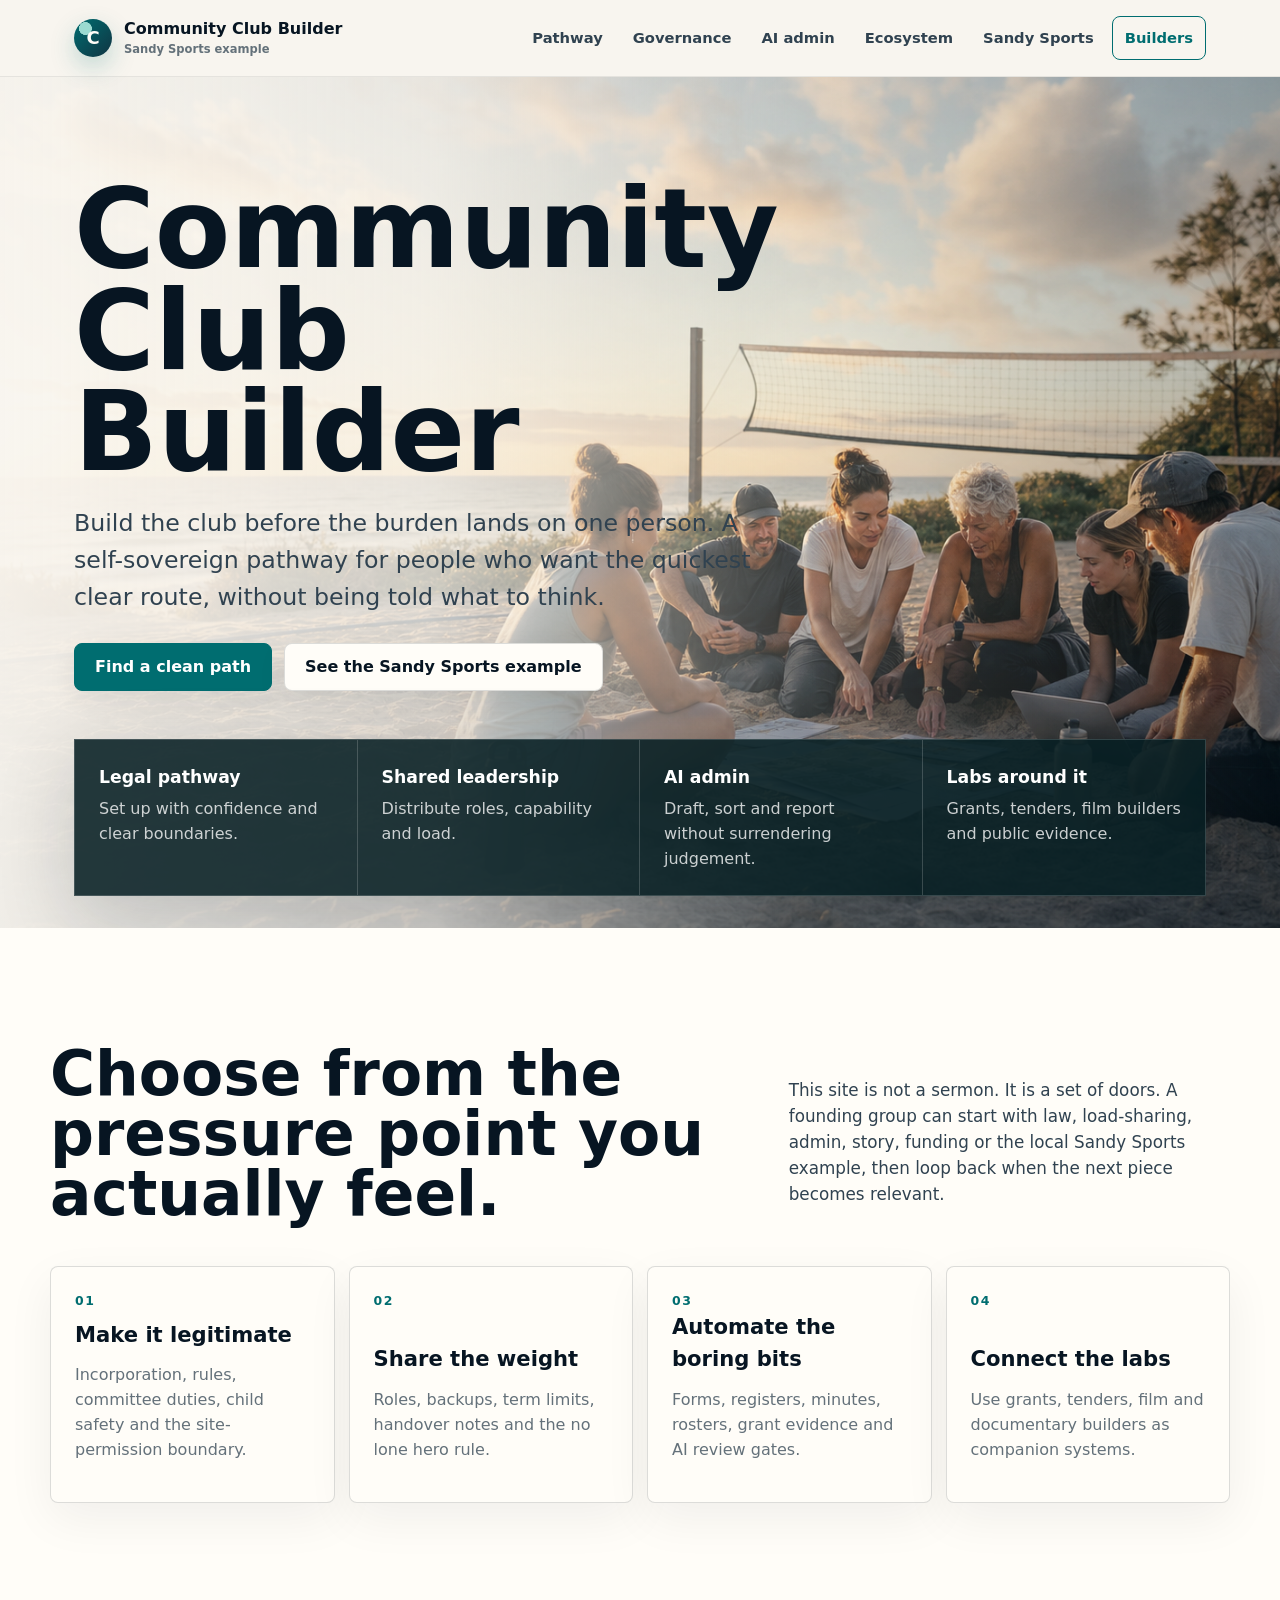
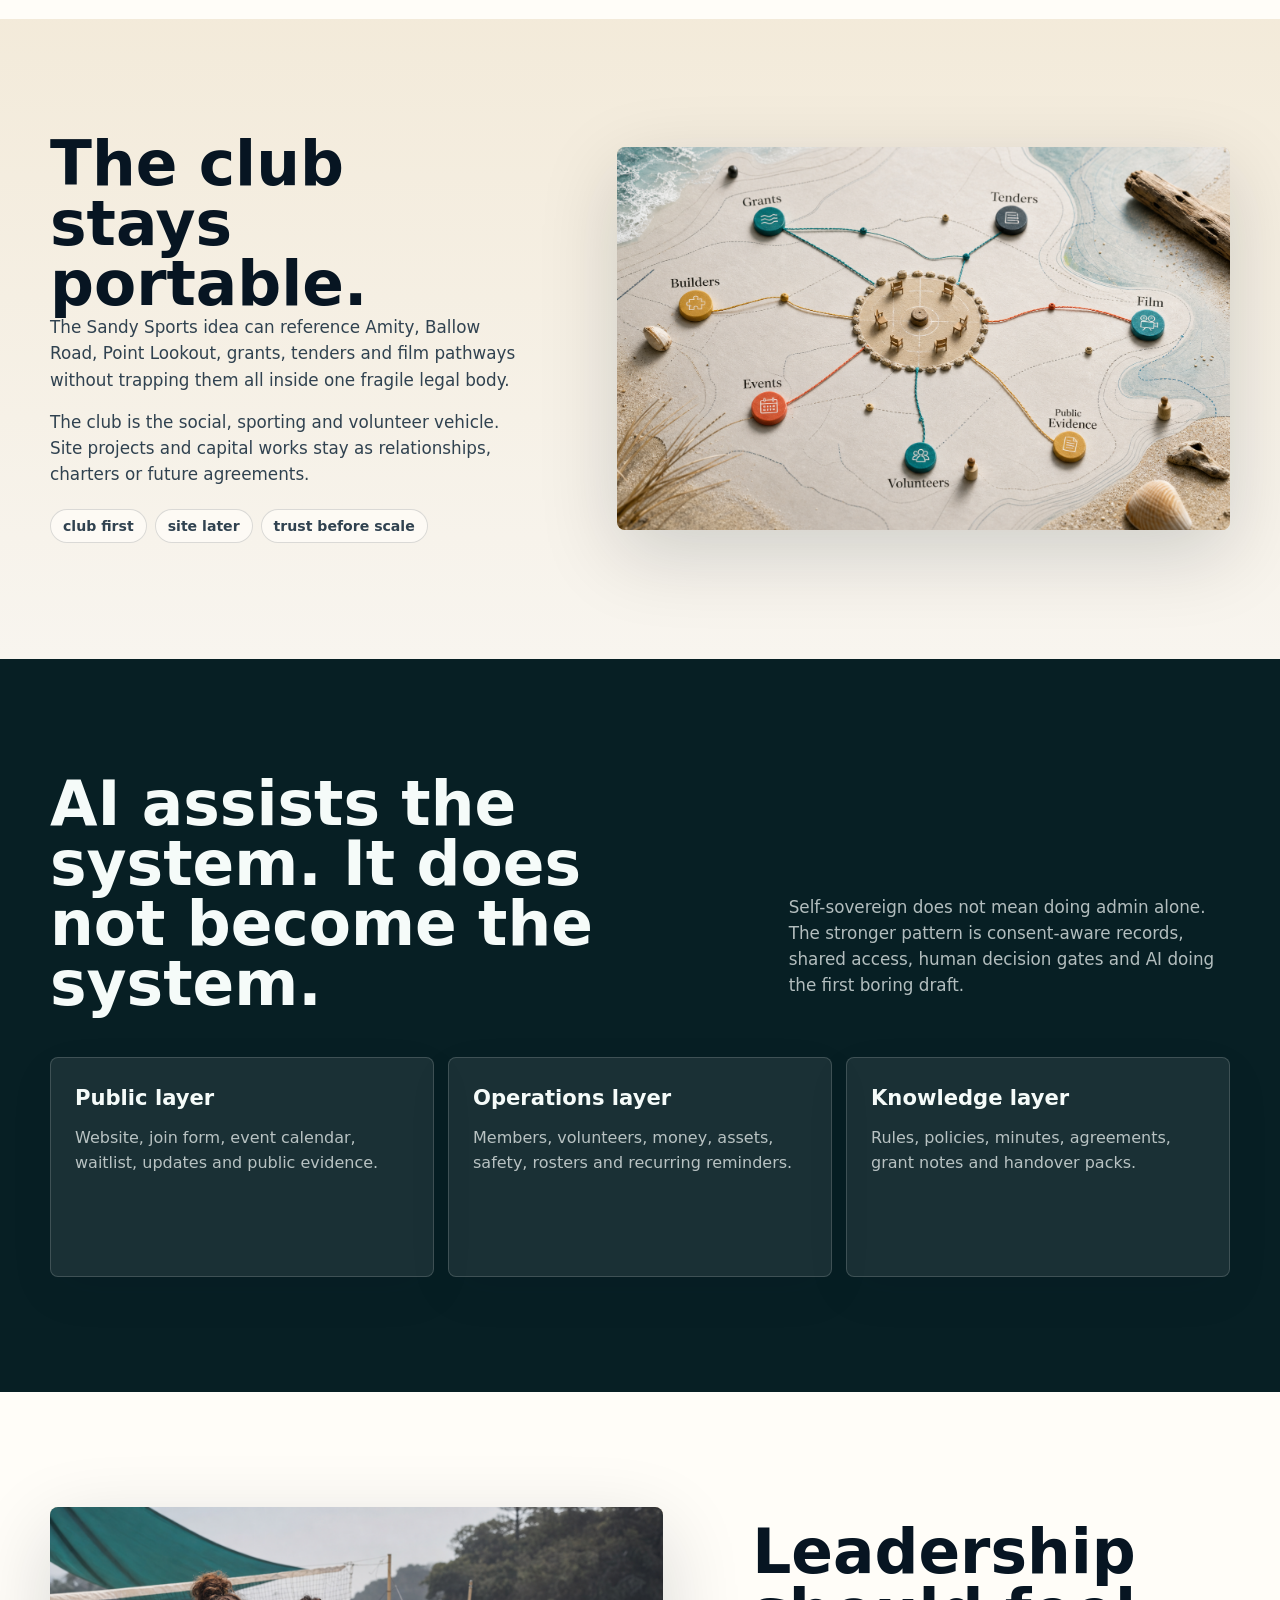
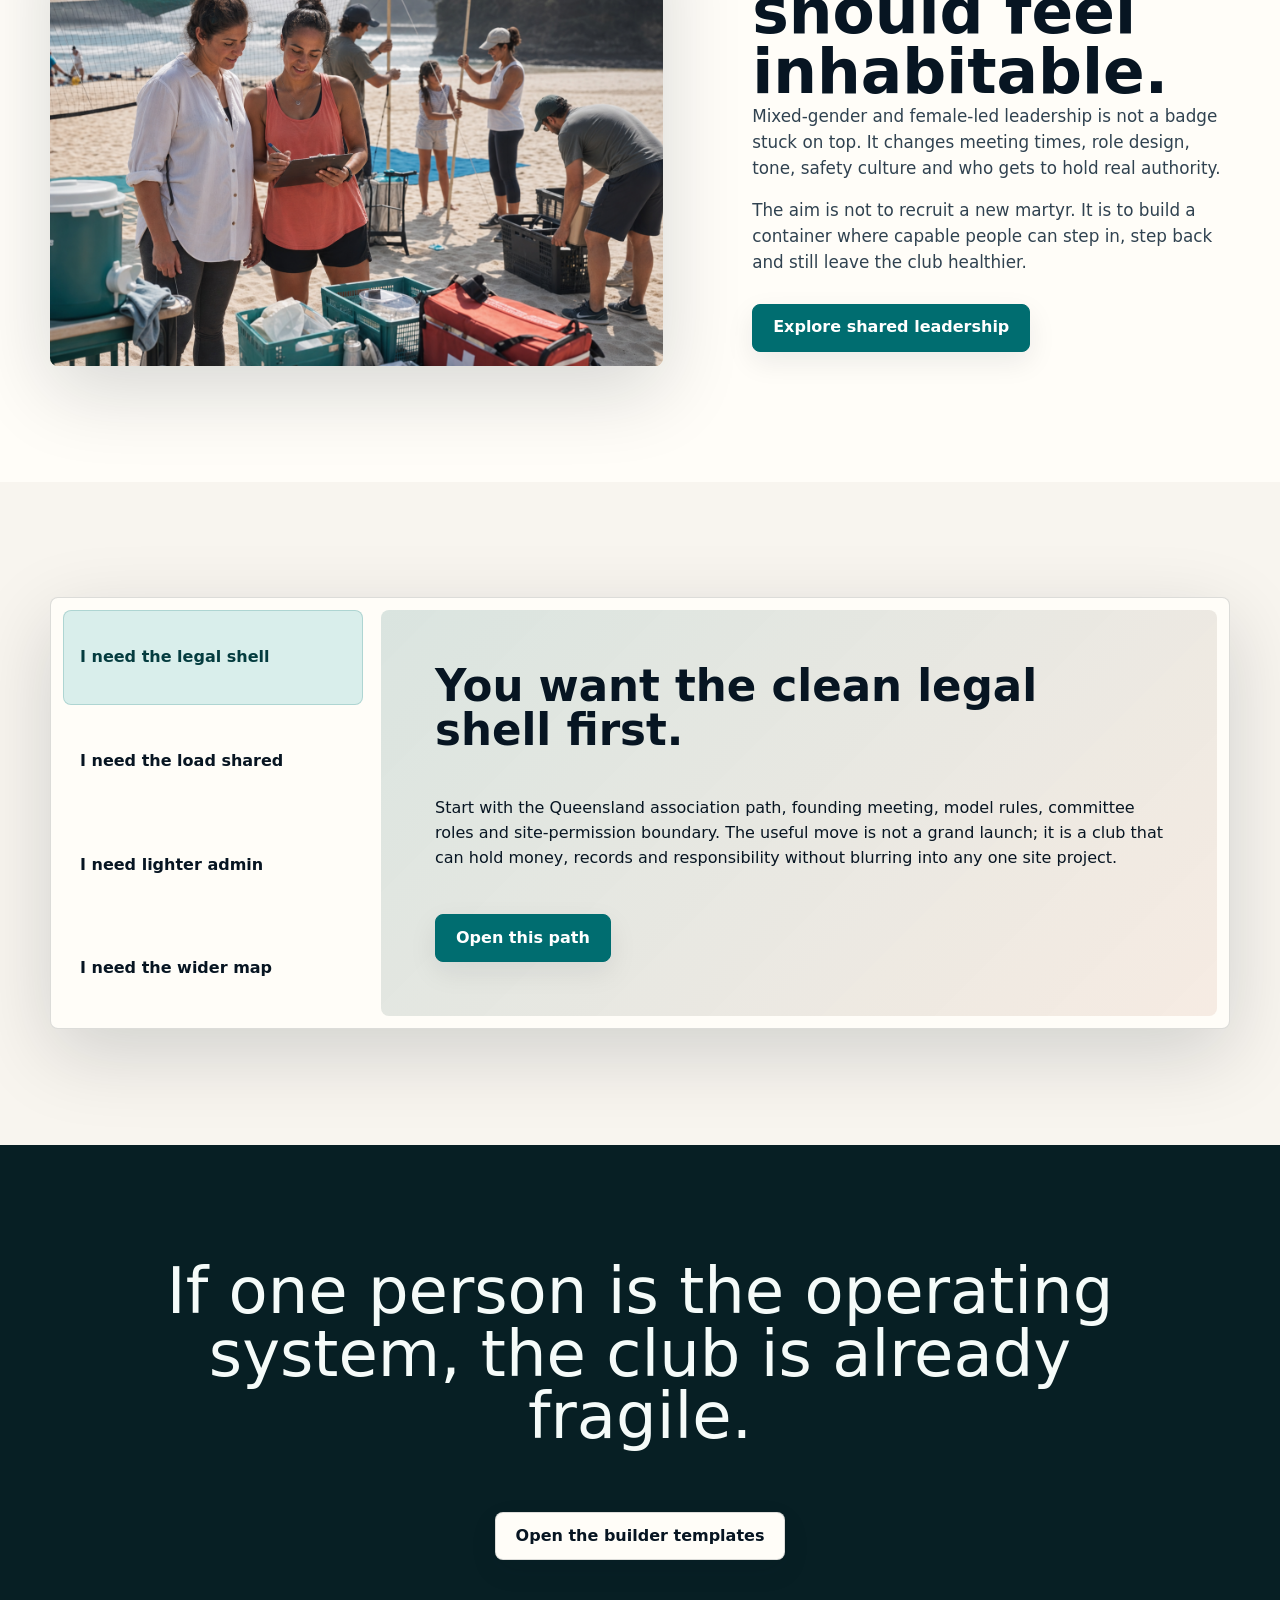
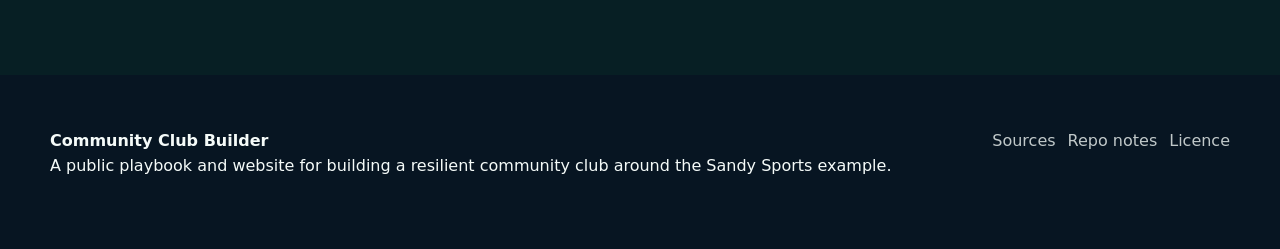
==== index.html @ 7365eef1 "Build multi-page community club website" ====
<!doctype html>
<html lang="en-AU">
<head>
  <meta charset="utf-8">
  <meta name="viewport" content="width=device-width, initial-scale=1">
  <title>Community Club Builder</title>
  <meta name="description" content="A self-sovereign, AI-assisted community club playbook using a Sandy Sports club on Minjerribah as the worked example.">
  <link rel="icon" href="favicon.svg" type="image/svg+xml">
  <link rel="stylesheet" href="assets/css/styles.css">
</head>
<body>
  <a class="skip-link" href="#main">Skip to content</a>
  <header class="site-header">
    <div class="nav-wrap">
      <a class="brand" href="index.html" aria-label="Community Club Builder home">
        <span class="brand-mark">C</span>
        <span>Community Club Builder <small>Sandy Sports example</small></span>
      </a>
      <button class="nav-toggle" type="button" aria-label="Toggle navigation" aria-expanded="false"><span></span></button>
      <nav class="site-nav" aria-label="Main navigation">
        <a href="pathway.html">Pathway</a>
        <a href="governance.html">Governance</a>
        <a href="operating-system.html">AI admin</a>
        <a href="ecosystem.html">Ecosystem</a>
        <a href="sandy-sports.html">Sandy Sports</a>
        <a class="nav-action" href="builders.html">Builders</a>
      </nav>
    </div>
  </header>

  <main id="main">
    <section class="hero">
      <div class="hero-media">
        <img src="assets/img/hero-community.png" alt="A mixed-gender founding group planning a community sand sports club beside a coastal sand court.">
      </div>
      <div class="hero-inner">
        <div class="hero-copy">
          <h1>Community Club Builder</h1>
          <p class="lead">Build the club before the burden lands on one person. A self-sovereign pathway for people who want the quickest clear route, without being told what to think.</p>
          <div class="hero-actions">
            <a class="button primary" href="pathway.html">Find a clean path</a>
            <a class="button" href="sandy-sports.html">See the Sandy Sports example</a>
          </div>
        </div>
        <div class="hero-panel" aria-label="Site pathways">
          <a href="governance.html">
            <strong>Legal pathway</strong>
            <span>Set up with confidence and clear boundaries.</span>
          </a>
          <a href="pathway.html#leadership">
            <strong>Shared leadership</strong>
            <span>Distribute roles, capability and load.</span>
          </a>
          <a href="operating-system.html">
            <strong>AI admin</strong>
            <span>Draft, sort and report without surrendering judgement.</span>
          </a>
          <a href="ecosystem.html">
            <strong>Labs around it</strong>
            <span>Grants, tenders, film builders and public evidence.</span>
          </a>
        </div>
      </div>
    </section>

    <section class="band paper">
      <div class="wrap section-head">
        <h2>Choose from the pressure point you actually feel.</h2>
        <p>This site is not a sermon. It is a set of doors. A founding group can start with law, load-sharing, admin, story, funding or the local Sandy Sports example, then loop back when the next piece becomes relevant.</p>
      </div>
      <div class="wrap path-grid">
        <a class="path-card" href="governance.html">
          <span class="card-index">01</span>
          <div>
            <h3>Make it legitimate</h3>
            <p>Incorporation, rules, committee duties, child safety and the site-permission boundary.</p>
          </div>
        </a>
        <a class="path-card" href="pathway.html">
          <span class="card-index">02</span>
          <div>
            <h3>Share the weight</h3>
            <p>Roles, backups, term limits, handover notes and the no lone hero rule.</p>
          </div>
        </a>
        <a class="path-card" href="operating-system.html">
          <span class="card-index">03</span>
          <div>
            <h3>Automate the boring bits</h3>
            <p>Forms, registers, minutes, rosters, grant evidence and AI review gates.</p>
          </div>
        </a>
        <a class="path-card" href="ecosystem.html">
          <span class="card-index">04</span>
          <div>
            <h3>Connect the labs</h3>
            <p>Use grants, tenders, film and documentary builders as companion systems.</p>
          </div>
        </a>
      </div>
    </section>

    <section class="band sand">
      <div class="wrap split">
        <div class="feature-copy">
          <h2>The club stays portable.</h2>
          <p>The Sandy Sports idea can reference Amity, Ballow Road, Point Lookout, grants, tenders and film pathways without trapping them all inside one fragile legal body.</p>
          <p>The club is the social, sporting and volunteer vehicle. Site projects and capital works stay as relationships, charters or future agreements.</p>
          <div class="pill-row">
            <span class="pill">club first</span>
            <span class="pill">site later</span>
            <span class="pill">trust before scale</span>
          </div>
        </div>
        <div class="feature-image wide">
          <img src="assets/img/ecosystem-map.png" alt="A tactile systems map connecting a community club with grants, tenders, film, builders, events, evidence and volunteers.">
        </div>
      </div>
    </section>

    <section class="band dark">
      <div class="wrap section-head">
        <h2>AI assists the system. It does not become the system.</h2>
        <p>Self-sovereign does not mean doing admin alone. The stronger pattern is consent-aware records, shared access, human decision gates and AI doing the first boring draft.</p>
      </div>
      <div class="wrap system-grid">
        <div class="system-card">
          <h3>Public layer</h3>
          <p>Website, join form, event calendar, waitlist, updates and public evidence.</p>
        </div>
        <div class="system-card">
          <h3>Operations layer</h3>
          <p>Members, volunteers, money, assets, safety, rosters and recurring reminders.</p>
        </div>
        <div class="system-card">
          <h3>Knowledge layer</h3>
          <p>Rules, policies, minutes, agreements, grant notes and handover packs.</p>
        </div>
      </div>
    </section>

    <section class="band paper">
      <div class="wrap split reverse">
        <div class="feature-copy">
          <h2>Leadership should feel inhabitable.</h2>
          <p>Mixed-gender and female-led leadership is not a badge stuck on top. It changes meeting times, role design, tone, safety culture and who gets to hold real authority.</p>
          <p>The aim is not to recruit a new martyr. It is to build a container where capable people can step in, step back and still leave the club healthier.</p>
          <div class="button-row">
            <a class="button primary" href="pathway.html#leadership">Explore shared leadership</a>
          </div>
        </div>
        <div class="feature-image">
          <img src="assets/img/women-led-setup.png" alt="Women coordinating a mixed-gender community sand sports setup with equipment, shade and first aid visible.">
        </div>
      </div>
    </section>

    <section class="band">
      <div class="wrap pathfinder" aria-label="Pathfinder">
        <div class="choice-list" role="tablist" aria-label="Choose a starting pressure point">
          <button type="button" data-choice="lawful" role="tab">I need the legal shell</button>
          <button type="button" data-choice="load" role="tab">I need the load shared</button>
          <button type="button" data-choice="admin" role="tab">I need lighter admin</button>
          <button type="button" data-choice="ecosystem" role="tab">I need the wider map</button>
        </div>
        <div class="choice-panel" role="tabpanel"></div>
      </div>
    </section>

    <section class="band dark">
      <div class="wrap quote-panel">
        <p>If one person is the operating system, the club is already fragile.</p>
        <a class="button" href="builders.html">Open the builder templates</a>
      </div>
    </section>
  </main>

  <footer class="site-footer">
    <div class="footer-grid">
      <div>
        <strong>Community Club Builder</strong>
        <p class="muted">A public playbook and website for building a resilient community club around the Sandy Sports example.</p>
      </div>
      <div class="footer-links">
        <a href="sources.html">Sources</a>
        <a href="README.md">Repo notes</a>
        <a href="LICENCE.md">Licence</a>
      </div>
    </div>
  </footer>
  <a class="back-to-top" href="#main" aria-label="Back to top">&uarr;</a>
  <script src="assets/js/site.js"></script>
</body>
</html>
---- assets/css/styles.css ----
:root {
  --ink: #071522;
  --ink-soft: #304250;
  --muted: #64717a;
  --paper: #f8f5ef;
  --paper-strong: #fffdf8;
  --sand: #e8d4ad;
  --sand-deep: #c59a62;
  --teal: #006d70;
  --teal-soft: #d9eeeb;
  --coral: #db7656;
  --gold: #d4a941;
  --blue: #2076c9;
  --line: rgba(7, 21, 34, 0.14);
  --shadow: 0 24px 80px rgba(7, 21, 34, 0.16);
  --radius: 8px;
  --max: 1180px;
}

* {
  box-sizing: border-box;
}

html {
  scroll-behavior: smooth;
}

body {
  margin: 0;
  background: var(--paper);
  color: var(--ink);
  font-family: Inter, ui-sans-serif, system-ui, -apple-system, BlinkMacSystemFont, "Segoe UI", sans-serif;
  line-height: 1.55;
  overflow-x: hidden;
}

body.menu-open {
  overflow: hidden;
}

img {
  display: block;
  max-width: 100%;
}

a {
  color: inherit;
}

.skip-link {
  position: absolute;
  left: 16px;
  top: -48px;
  z-index: 100;
  background: var(--ink);
  color: #fff;
  padding: 10px 14px;
  border-radius: var(--radius);
  transition: top 0.2s ease;
}

.skip-link:focus {
  top: 16px;
}

.site-header {
  position: sticky;
  top: 0;
  z-index: 30;
  background: rgba(248, 245, 239, 0.9);
  backdrop-filter: blur(18px);
  border-bottom: 1px solid rgba(7, 21, 34, 0.08);
}

.nav-wrap {
  max-width: var(--max);
  margin: 0 auto;
  min-height: 76px;
  display: flex;
  align-items: center;
  justify-content: space-between;
  gap: 24px;
  padding: 0 24px;
}

.brand {
  display: inline-flex;
  align-items: center;
  gap: 12px;
  text-decoration: none;
  font-weight: 820;
  letter-spacing: 0;
  min-width: 0;
}

.brand-mark {
  width: 38px;
  height: 38px;
  border-radius: 50%;
  display: grid;
  place-items: center;
  color: var(--paper-strong);
  background:
    radial-gradient(circle at 30% 25%, #9bdad1 0 16%, transparent 17%),
    linear-gradient(135deg, var(--teal), #103442);
  box-shadow: 0 10px 26px rgba(0, 109, 112, 0.24);
  font-size: 18px;
}

.brand small {
  display: block;
  font-size: 0.72rem;
  color: var(--muted);
  font-weight: 700;
}

.brand span:last-child {
  min-width: 0;
}

.nav-toggle {
  display: none;
  width: 42px;
  height: 42px;
  flex: 0 0 auto;
  border: 1px solid var(--line);
  background: var(--paper-strong);
  border-radius: var(--radius);
  color: var(--ink);
}

.nav-toggle span,
.nav-toggle::before,
.nav-toggle::after {
  content: "";
  display: block;
  width: 20px;
  height: 2px;
  margin: 5px auto;
  background: currentColor;
}

.site-nav {
  display: flex;
  align-items: center;
  gap: 6px;
}

.site-nav a {
  text-decoration: none;
  font-size: 0.92rem;
  font-weight: 720;
  color: var(--ink-soft);
  padding: 10px 12px;
  border-radius: var(--radius);
}

.site-nav a:hover,
.site-nav a:focus-visible,
.site-nav a[aria-current="page"] {
  background: rgba(0, 109, 112, 0.09);
  color: var(--teal);
}

.nav-action {
  border: 1px solid var(--teal);
  color: var(--teal) !important;
}

.hero {
  min-height: calc(100vh - 76px);
  position: relative;
  display: flex;
  align-items: stretch;
  overflow: hidden;
  background: var(--ink);
}

.hero-media {
  position: absolute;
  inset: 0;
}

.hero-media img {
  width: 100%;
  height: 100%;
  object-fit: cover;
  object-position: 64% center;
}

.hero::after {
  content: "";
  position: absolute;
  inset: 0;
  background:
    linear-gradient(90deg, rgba(248, 245, 239, 0.96) 0%, rgba(248, 245, 239, 0.78) 34%, rgba(248, 245, 239, 0.2) 62%, rgba(7, 21, 34, 0.18) 100%),
    linear-gradient(0deg, rgba(7, 21, 34, 0.52) 0%, rgba(7, 21, 34, 0) 38%);
}

.hero-inner {
  position: relative;
  z-index: 1;
  width: 100%;
  max-width: var(--max);
  margin: 0 auto;
  padding: clamp(56px, 8vw, 112px) 24px 32px;
  display: grid;
  align-content: space-between;
  gap: 48px;
}

.hero-copy {
  max-width: 680px;
}

h1,
h2,
h3,
p {
  margin-top: 0;
}

h1 {
  font-size: clamp(3.5rem, 8.6vw, 8.4rem);
  line-height: 0.92;
  letter-spacing: 0;
  margin-bottom: 22px;
  max-width: 100%;
}

.page-hero h1 {
  font-size: clamp(3.2rem, 7vw, 7rem);
}

.lead {
  font-size: clamp(1.12rem, 2vw, 1.48rem);
  max-width: 720px;
  color: var(--ink-soft);
}

.hero-actions,
.button-row {
  display: flex;
  flex-wrap: wrap;
  gap: 12px;
  margin-top: 28px;
}

.button {
  display: inline-flex;
  align-items: center;
  justify-content: center;
  gap: 10px;
  min-height: 48px;
  padding: 0 20px;
  border-radius: var(--radius);
  text-decoration: none;
  font-weight: 780;
  border: 1px solid var(--line);
  background: var(--paper-strong);
  color: var(--ink);
  box-shadow: 0 10px 28px rgba(7, 21, 34, 0.08);
}

.button.primary {
  background: var(--teal);
  border-color: var(--teal);
  color: #fff;
}

.button:hover,
.button:focus-visible {
  transform: translateY(-1px);
}

.hero-panel {
  display: grid;
  grid-template-columns: repeat(4, 1fr);
  background: rgba(7, 31, 36, 0.88);
  color: #fff;
  box-shadow: var(--shadow);
  border: 1px solid rgba(255, 255, 255, 0.16);
}

.hero-panel a {
  min-height: 112px;
  padding: 24px;
  text-decoration: none;
  border-right: 1px solid rgba(255, 255, 255, 0.18);
}

.hero-panel a:last-child {
  border-right: 0;
}

.hero-panel strong {
  display: block;
  font-size: 1.08rem;
  margin-bottom: 6px;
}

.hero-panel span {
  color: rgba(255, 255, 255, 0.78);
}

.band {
  padding: clamp(64px, 9vw, 120px) 24px;
}

.band.paper {
  background: var(--paper-strong);
}

.band.dark {
  background: #071f24;
  color: #f5fbf9;
}

.band.sand {
  background:
    linear-gradient(180deg, rgba(232, 212, 173, 0.32), rgba(248, 245, 239, 0)),
    var(--paper);
}

.wrap {
  max-width: var(--max);
  margin: 0 auto;
}

.section-head {
  display: grid;
  grid-template-columns: minmax(0, 0.9fr) minmax(280px, 0.6fr);
  gap: clamp(24px, 6vw, 80px);
  align-items: end;
  margin-bottom: 42px;
}

.section-head h2,
.split h2,
.feature-copy h2 {
  font-size: clamp(2rem, 4.8vw, 4.8rem);
  line-height: 0.98;
  letter-spacing: 0;
  margin-bottom: 0;
}

.section-head p,
.split p,
.feature-copy p {
  color: var(--ink-soft);
  font-size: 1.05rem;
}

.dark .section-head p,
.dark .split p,
.dark .feature-copy p,
.dark .muted {
  color: rgba(245, 251, 249, 0.72);
}

.path-grid {
  display: grid;
  grid-template-columns: repeat(4, 1fr);
  gap: 14px;
}

.path-card,
.system-card,
.resource-card {
  background: var(--paper-strong);
  border: 1px solid var(--line);
  border-radius: var(--radius);
  padding: 24px;
  min-height: 220px;
  text-decoration: none;
  box-shadow: 0 16px 48px rgba(7, 21, 34, 0.06);
}

.path-card {
  display: grid;
  align-content: space-between;
}

.path-card h3,
.system-card h3,
.resource-card h3 {
  margin-bottom: 12px;
  font-size: 1.32rem;
}

.path-card p,
.system-card p,
.resource-card p {
  color: var(--muted);
}

.path-card:hover,
.resource-card:hover {
  border-color: rgba(0, 109, 112, 0.5);
  transform: translateY(-3px);
}

.card-index {
  font-size: 0.78rem;
  letter-spacing: 0.12em;
  text-transform: uppercase;
  color: var(--teal);
  font-weight: 820;
}

.split {
  display: grid;
  grid-template-columns: minmax(280px, 0.78fr) minmax(320px, 1fr);
  gap: clamp(28px, 7vw, 90px);
  align-items: center;
}

.split.reverse {
  grid-template-columns: minmax(320px, 1fr) minmax(280px, 0.78fr);
}

.split.reverse .feature-copy {
  order: 2;
}

.feature-image {
  overflow: hidden;
  border-radius: var(--radius);
  box-shadow: var(--shadow);
  background: var(--sand);
}

.feature-image img {
  width: 100%;
  aspect-ratio: 4 / 3;
  object-fit: cover;
}

.feature-image.wide img {
  aspect-ratio: 16 / 10;
}

.system-grid {
  display: grid;
  grid-template-columns: repeat(3, 1fr);
  gap: 14px;
}

.system-card {
  background: rgba(255, 253, 248, 0.08);
  border-color: rgba(255, 255, 255, 0.16);
}

.system-card p {
  color: rgba(245, 251, 249, 0.72);
}

.pill-row {
  display: flex;
  flex-wrap: wrap;
  gap: 8px;
  margin-top: 22px;
}

.pill {
  display: inline-flex;
  align-items: center;
  min-height: 34px;
  border-radius: 999px;
  border: 1px solid var(--line);
  padding: 0 12px;
  color: var(--ink-soft);
  background: rgba(255, 253, 248, 0.72);
  font-size: 0.88rem;
  font-weight: 700;
}

.dark .pill {
  background: rgba(255, 255, 255, 0.08);
  color: rgba(245, 251, 249, 0.82);
  border-color: rgba(255, 255, 255, 0.18);
}

.pathfinder {
  display: grid;
  grid-template-columns: 300px 1fr;
  gap: 18px;
  border: 1px solid var(--line);
  background: var(--paper-strong);
  border-radius: var(--radius);
  box-shadow: var(--shadow);
  padding: 12px;
}

.choice-list {
  display: grid;
  gap: 8px;
}

.choice-list button {
  border: 1px solid transparent;
  background: transparent;
  color: var(--ink);
  text-align: left;
  border-radius: var(--radius);
  padding: 16px;
  font: inherit;
  font-weight: 760;
  cursor: pointer;
}

.choice-list button[aria-selected="true"] {
  background: var(--teal-soft);
  color: #043c3f;
  border-color: rgba(0, 109, 112, 0.2);
}

.choice-panel {
  min-height: 320px;
  display: grid;
  align-content: center;
  background:
    linear-gradient(135deg, rgba(0, 109, 112, 0.12), rgba(219, 118, 86, 0.08)),
    var(--paper);
  border-radius: var(--radius);
  padding: clamp(24px, 5vw, 54px);
}

.choice-panel h3 {
  font-size: clamp(1.8rem, 3.4vw, 3.4rem);
  line-height: 1.02;
}

.timeline {
  display: grid;
  gap: 14px;
  counter-reset: phase;
}

.timeline-item {
  display: grid;
  grid-template-columns: 74px 1fr;
  gap: 18px;
  align-items: start;
  padding: 24px;
  border: 1px solid var(--line);
  background: var(--paper-strong);
  border-radius: var(--radius);
}

.timeline-item::before {
  counter-increment: phase;
  content: counter(phase, decimal-leading-zero);
  width: 54px;
  height: 54px;
  display: grid;
  place-items: center;
  border-radius: 50%;
  background: var(--ink);
  color: #fff;
  font-weight: 820;
}

.quote-panel {
  max-width: 960px;
  margin: 0 auto;
  text-align: center;
}

.quote-panel p {
  font-size: clamp(2rem, 5vw, 5.4rem);
  line-height: 0.98;
  color: #f5fbf9;
}

.resource-grid {
  display: grid;
  grid-template-columns: repeat(3, 1fr);
  gap: 14px;
}

.resource-card {
  min-height: 0;
}

.source-list {
  display: grid;
  gap: 12px;
}

.source-link {
  display: grid;
  gap: 4px;
  padding: 18px 0;
  border-bottom: 1px solid var(--line);
  text-decoration: none;
}

.source-link strong {
  color: var(--teal);
}

.page-hero {
  position: relative;
  overflow: hidden;
  padding: clamp(72px, 9vw, 130px) 24px clamp(56px, 8vw, 100px);
  background:
    linear-gradient(135deg, rgba(217, 238, 235, 0.9), rgba(248, 245, 239, 0.8)),
    var(--paper);
}

.page-hero .wrap {
  display: grid;
  grid-template-columns: minmax(0, 0.95fr) minmax(280px, 0.55fr);
  gap: clamp(28px, 7vw, 90px);
  align-items: end;
}

.page-hero .mini-map {
  border: 1px solid var(--line);
  background: rgba(255, 253, 248, 0.74);
  border-radius: var(--radius);
  padding: 24px;
  box-shadow: 0 18px 48px rgba(7, 21, 34, 0.08);
}

.mini-map a {
  display: block;
  padding: 12px 0;
  border-bottom: 1px solid var(--line);
  text-decoration: none;
  font-weight: 760;
  color: var(--ink-soft);
}

.mini-map a:last-child {
  border-bottom: 0;
}

.prev-next {
  display: grid;
  grid-template-columns: 1fr 1fr;
  gap: 14px;
  margin-top: 54px;
}

.prev-next a {
  display: grid;
  gap: 6px;
  padding: 22px;
  text-decoration: none;
  border: 1px solid var(--line);
  border-radius: var(--radius);
  background: var(--paper-strong);
}

.prev-next span {
  color: var(--muted);
  font-size: 0.9rem;
}

.site-footer {
  background: var(--ink);
  color: #f5fbf9;
  padding: 54px 24px;
}

.footer-grid {
  max-width: var(--max);
  margin: 0 auto;
  display: grid;
  grid-template-columns: 1fr auto;
  gap: 24px;
  align-items: start;
}

.footer-links {
  display: flex;
  flex-wrap: wrap;
  gap: 12px;
}

.footer-links a {
  color: rgba(245, 251, 249, 0.78);
  text-decoration: none;
}

.back-to-top {
  position: fixed;
  right: 18px;
  bottom: 18px;
  z-index: 28;
  width: 46px;
  height: 46px;
  border-radius: 50%;
  border: 1px solid rgba(255, 255, 255, 0.28);
  background: var(--teal);
  color: #fff;
  display: grid;
  place-items: center;
  text-decoration: none;
  box-shadow: 0 18px 42px rgba(7, 21, 34, 0.22);
  opacity: 0;
  pointer-events: none;
  transform: translateY(10px);
  transition: opacity 0.2s ease, transform 0.2s ease;
}

.back-to-top.visible {
  opacity: 1;
  pointer-events: auto;
  transform: translateY(0);
}

@media (max-width: 980px) {
  .nav-toggle {
    display: block;
  }

  .site-nav {
    position: fixed;
    inset: 76px 16px auto 16px;
    display: none;
    flex-direction: column;
    align-items: stretch;
    background: var(--paper-strong);
    border: 1px solid var(--line);
    border-radius: var(--radius);
    padding: 12px;
    box-shadow: var(--shadow);
  }

  body.menu-open .site-nav {
    display: flex;
  }

  .hero {
    min-height: auto;
  }

  .hero-inner {
    padding-top: 64px;
  }

  .hero-panel,
  .path-grid,
  .system-grid,
  .resource-grid,
  .section-head,
  .split,
  .split.reverse,
  .page-hero .wrap,
  .pathfinder,
  .footer-grid {
    grid-template-columns: 1fr;
  }

  .split.reverse .feature-copy {
    order: 0;
  }

  .hero-panel a {
    border-right: 0;
    border-bottom: 1px solid rgba(255, 255, 255, 0.18);
  }

  .hero-panel a:last-child {
    border-bottom: 0;
  }
}

@media (max-width: 640px) {
  .nav-wrap,
  .hero-inner,
  .band,
  .page-hero,
  .site-footer {
    padding-left: 18px;
    padding-right: 18px;
  }

  .nav-wrap {
    width: min(100%, 390px);
    margin: 0;
  }

  h1 {
    font-size: clamp(2.75rem, 13vw, 4rem);
    line-height: 0.97;
    overflow-wrap: break-word;
  }

  .lead {
    font-size: 1.03rem;
    max-width: 100%;
  }

  .hero-copy,
  .hero-actions,
  .hero-panel {
    max-width: 354px;
  }

  .hero-panel {
    width: 100%;
  }

  .hero::after {
    background:
      linear-gradient(90deg, rgba(248, 245, 239, 0.96), rgba(248, 245, 239, 0.76)),
      linear-gradient(0deg, rgba(7, 21, 34, 0.45), rgba(7, 21, 34, 0));
  }

  .hero-media img {
    object-position: 70% center;
  }

  .prev-next {
    grid-template-columns: 1fr;
  }

  .brand span {
    max-width: 160px;
  }
}
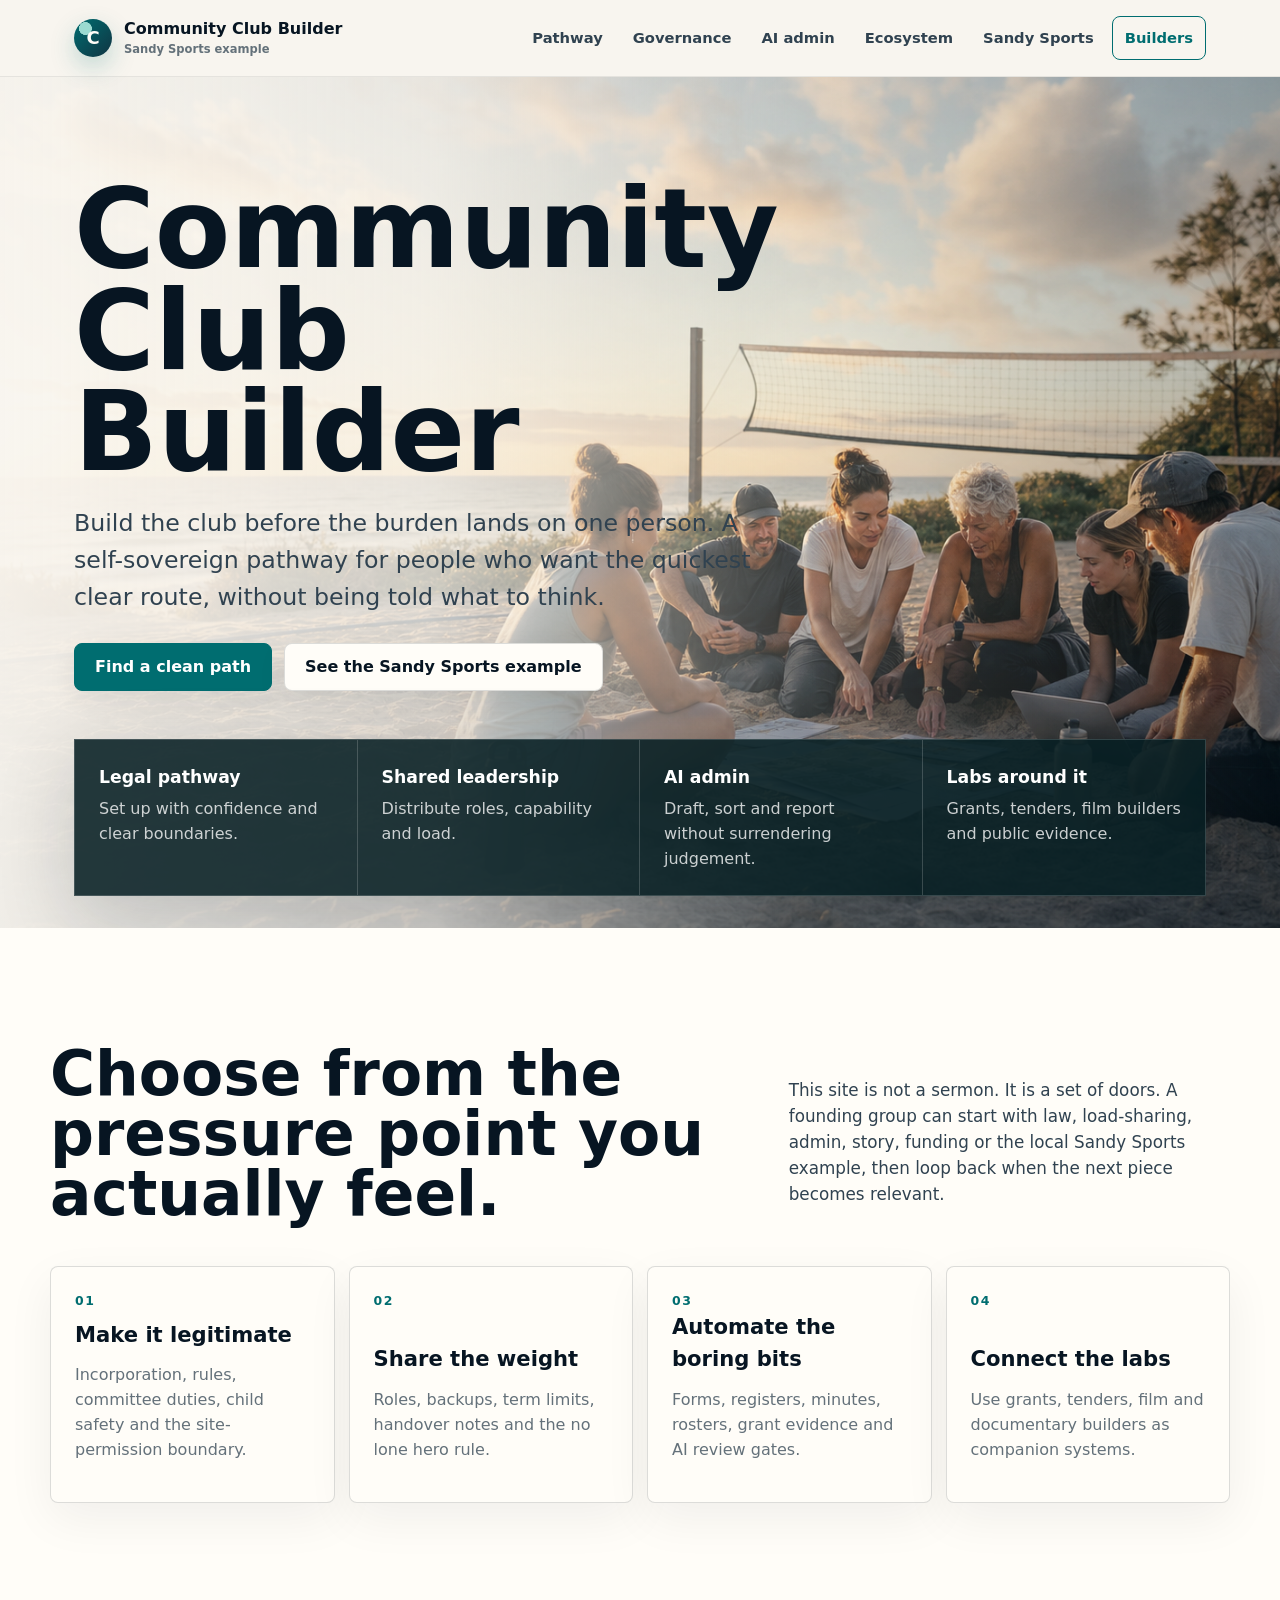
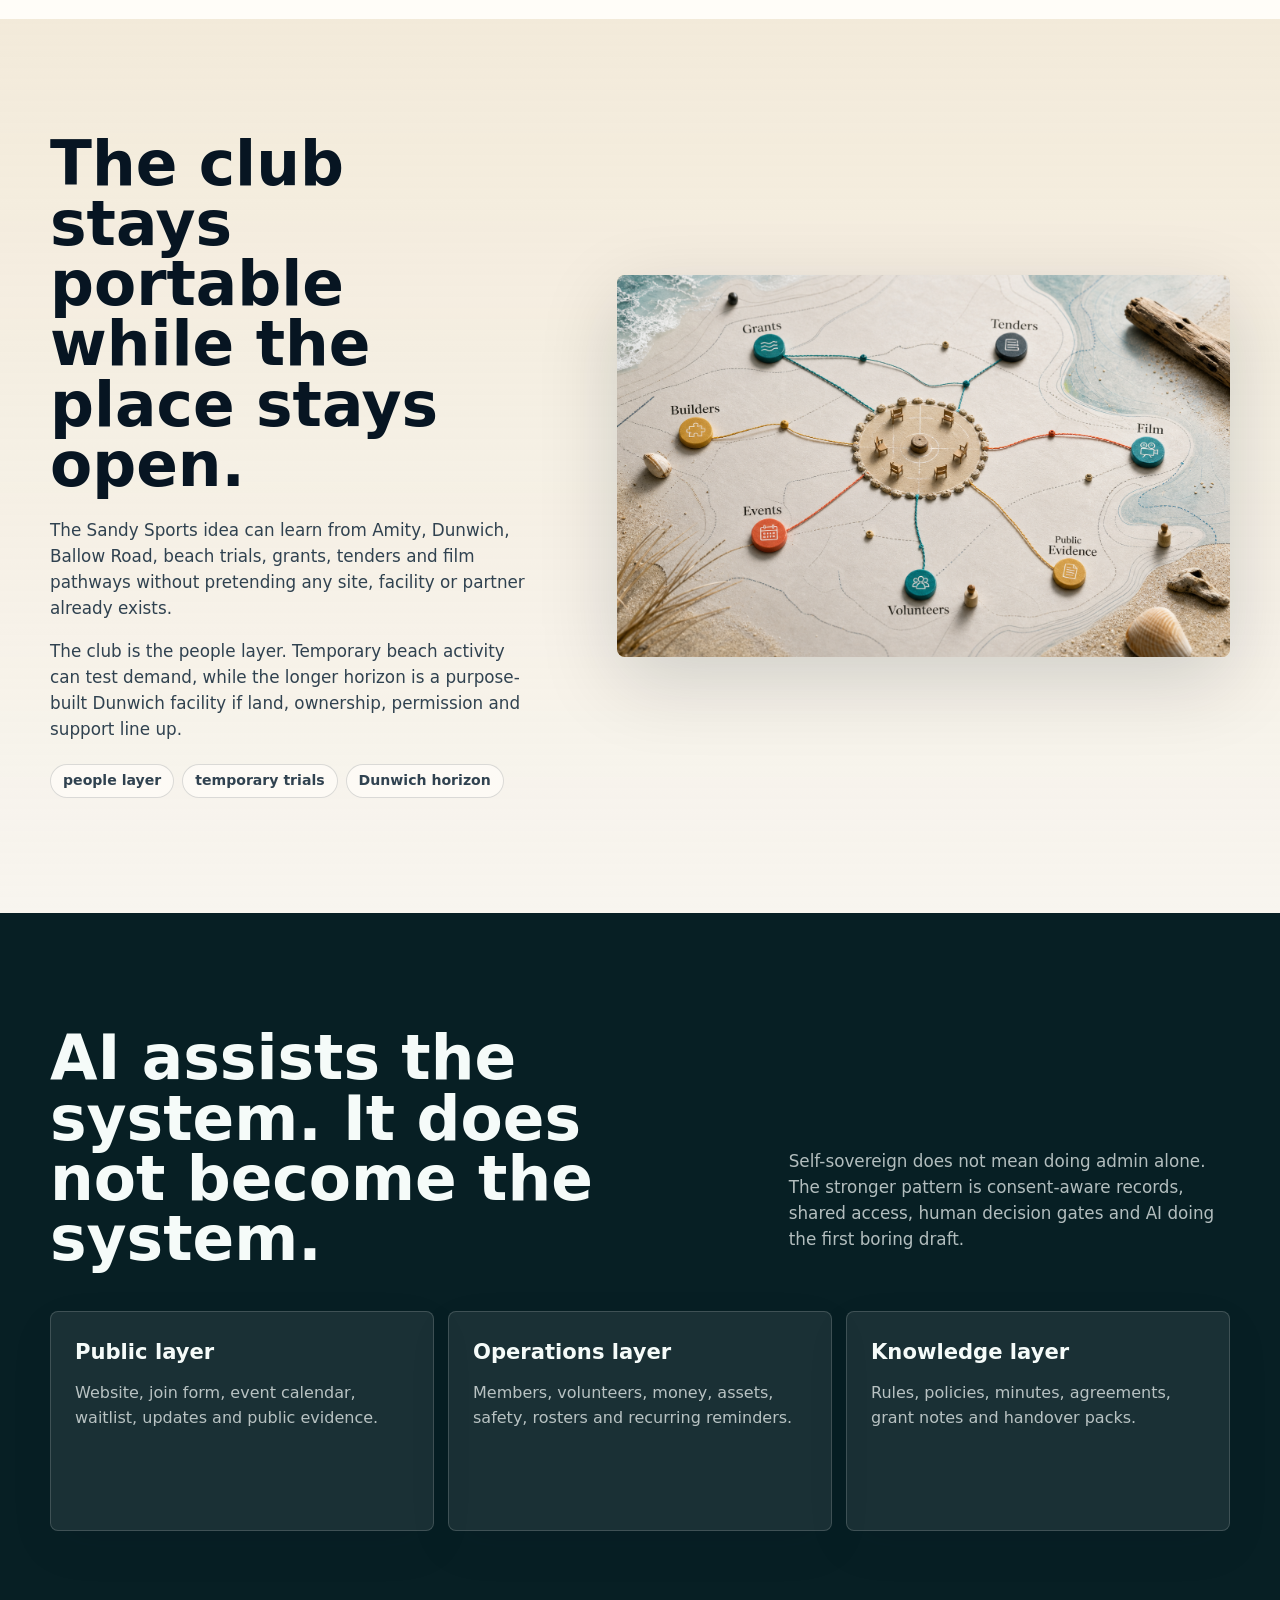
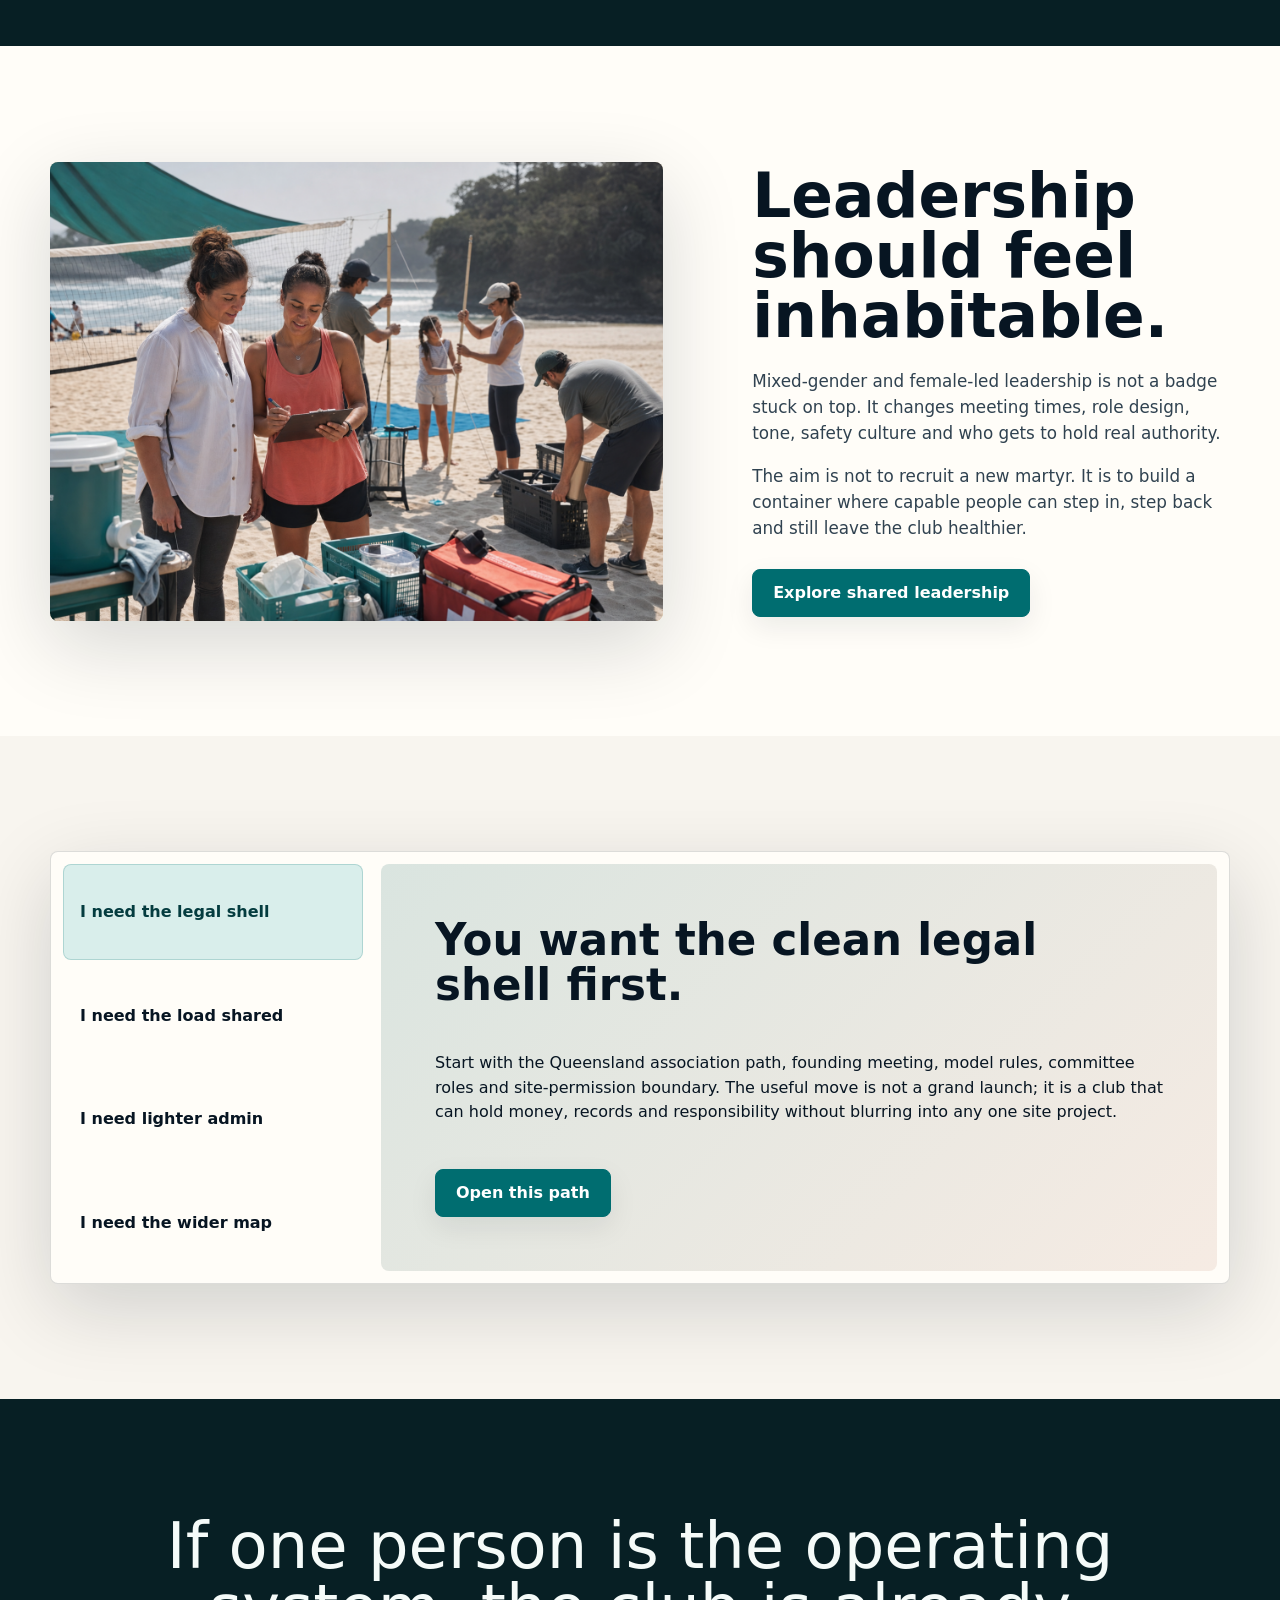
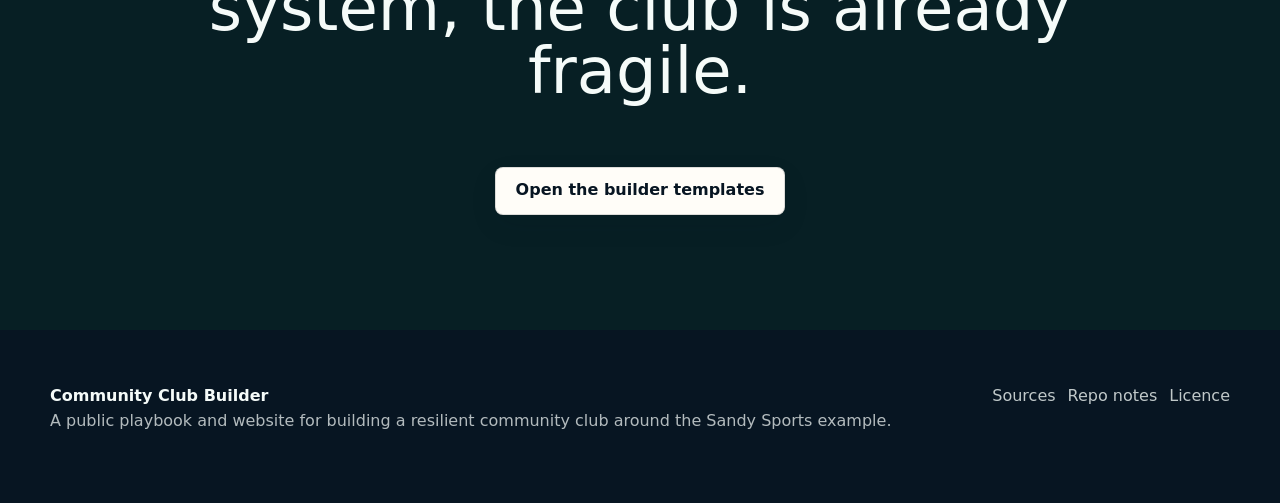
==== commit 3909d1b4: "Refine site spacing and reality boundaries" ====
--- a/index.html
+++ b/index.html
@@ -100,16 +100,16 @@
       </div>
     </section>
 
-    <section class="band sand">
+    <section id="portable" class="band sand">
       <div class="wrap split">
         <div class="feature-copy">
-          <h2>The club stays portable.</h2>
-          <p>The Sandy Sports idea can reference Amity, Ballow Road, Point Lookout, grants, tenders and film pathways without trapping them all inside one fragile legal body.</p>
-          <p>The club is the social, sporting and volunteer vehicle. Site projects and capital works stay as relationships, charters or future agreements.</p>
+          <h2>The club stays portable while the place stays open.</h2>
+          <p>The Sandy Sports idea can learn from Amity, Dunwich, Ballow Road, beach trials, grants, tenders and film pathways without pretending any site, facility or partner already exists.</p>
+          <p>The club is the people layer. Temporary beach activity can test demand, while the longer horizon is a purpose-built Dunwich facility if land, ownership, permission and support line up.</p>
           <div class="pill-row">
-            <span class="pill">club first</span>
-            <span class="pill">site later</span>
-            <span class="pill">trust before scale</span>
+            <span class="pill">people layer</span>
+            <span class="pill">temporary trials</span>
+            <span class="pill">Dunwich horizon</span>
           </div>
         </div>
         <div class="feature-image wide">
--- a/assets/css/styles.css
+++ b/assets/css/styles.css
@@ -344,6 +344,11 @@
   margin-bottom: 0;
 }
 
+.split h2,
+.feature-copy h2 {
+  margin-bottom: 22px;
+}
+
 .section-head p,
 .split p,
 .feature-copy p {
@@ -654,9 +659,17 @@
   background: var(--paper-strong);
 }
 
+.dark .prev-next a {
+  color: var(--ink);
+}
+
 .prev-next span {
   color: var(--muted);
   font-size: 0.9rem;
+}
+
+.site-footer .muted {
+  color: rgba(245, 251, 249, 0.72);
 }
 
 .site-footer {
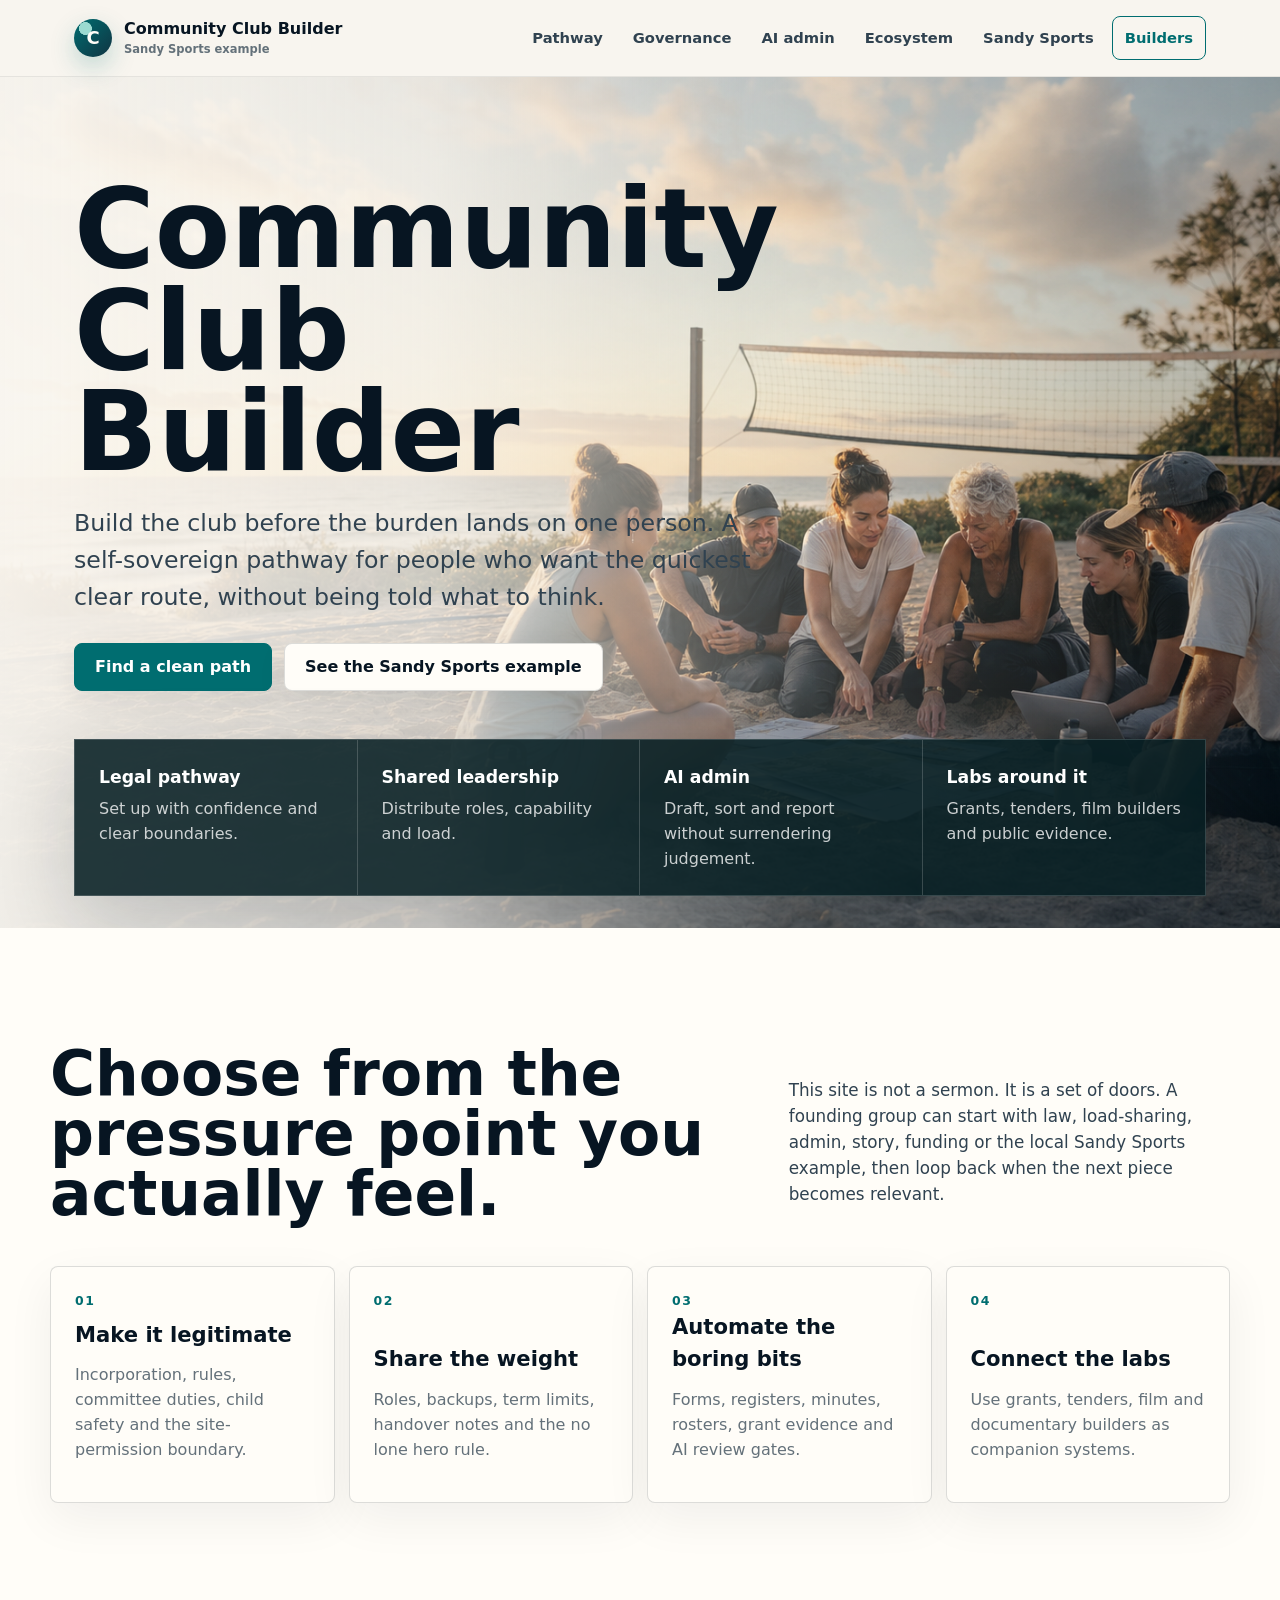
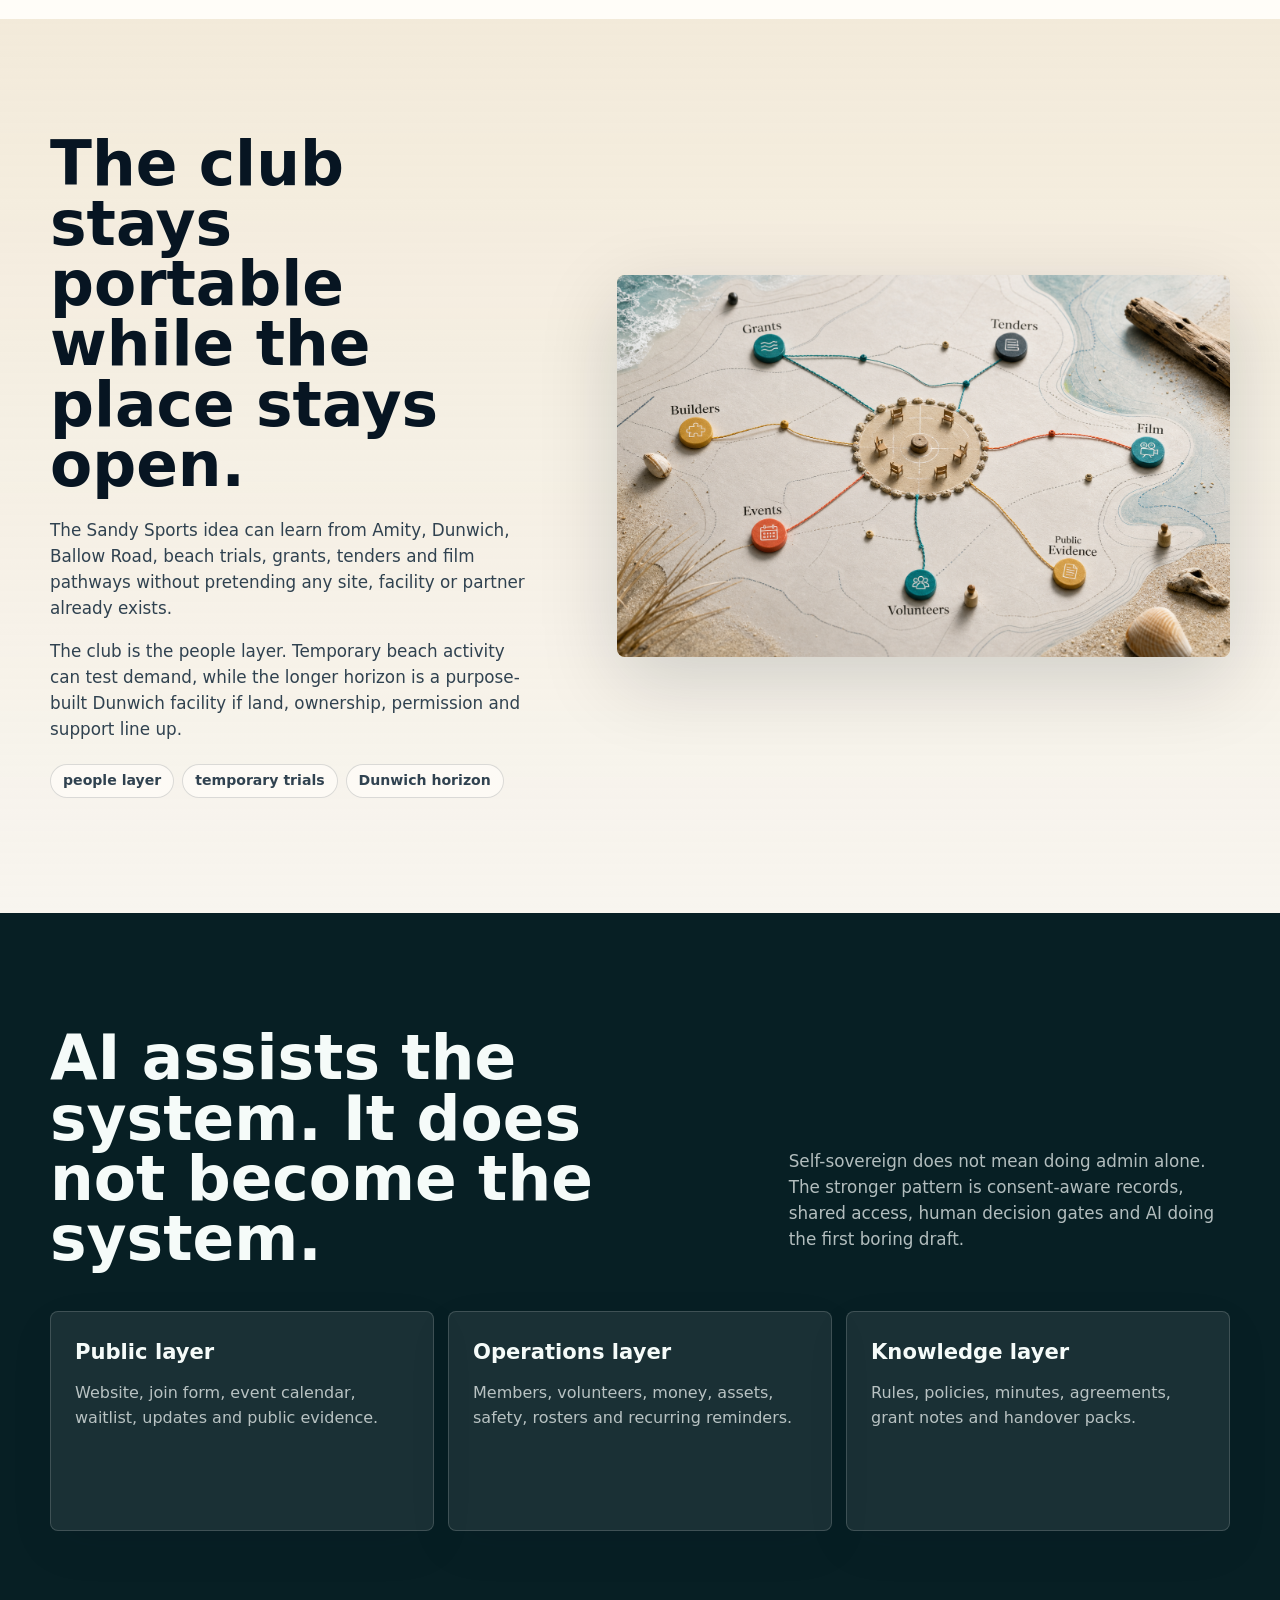
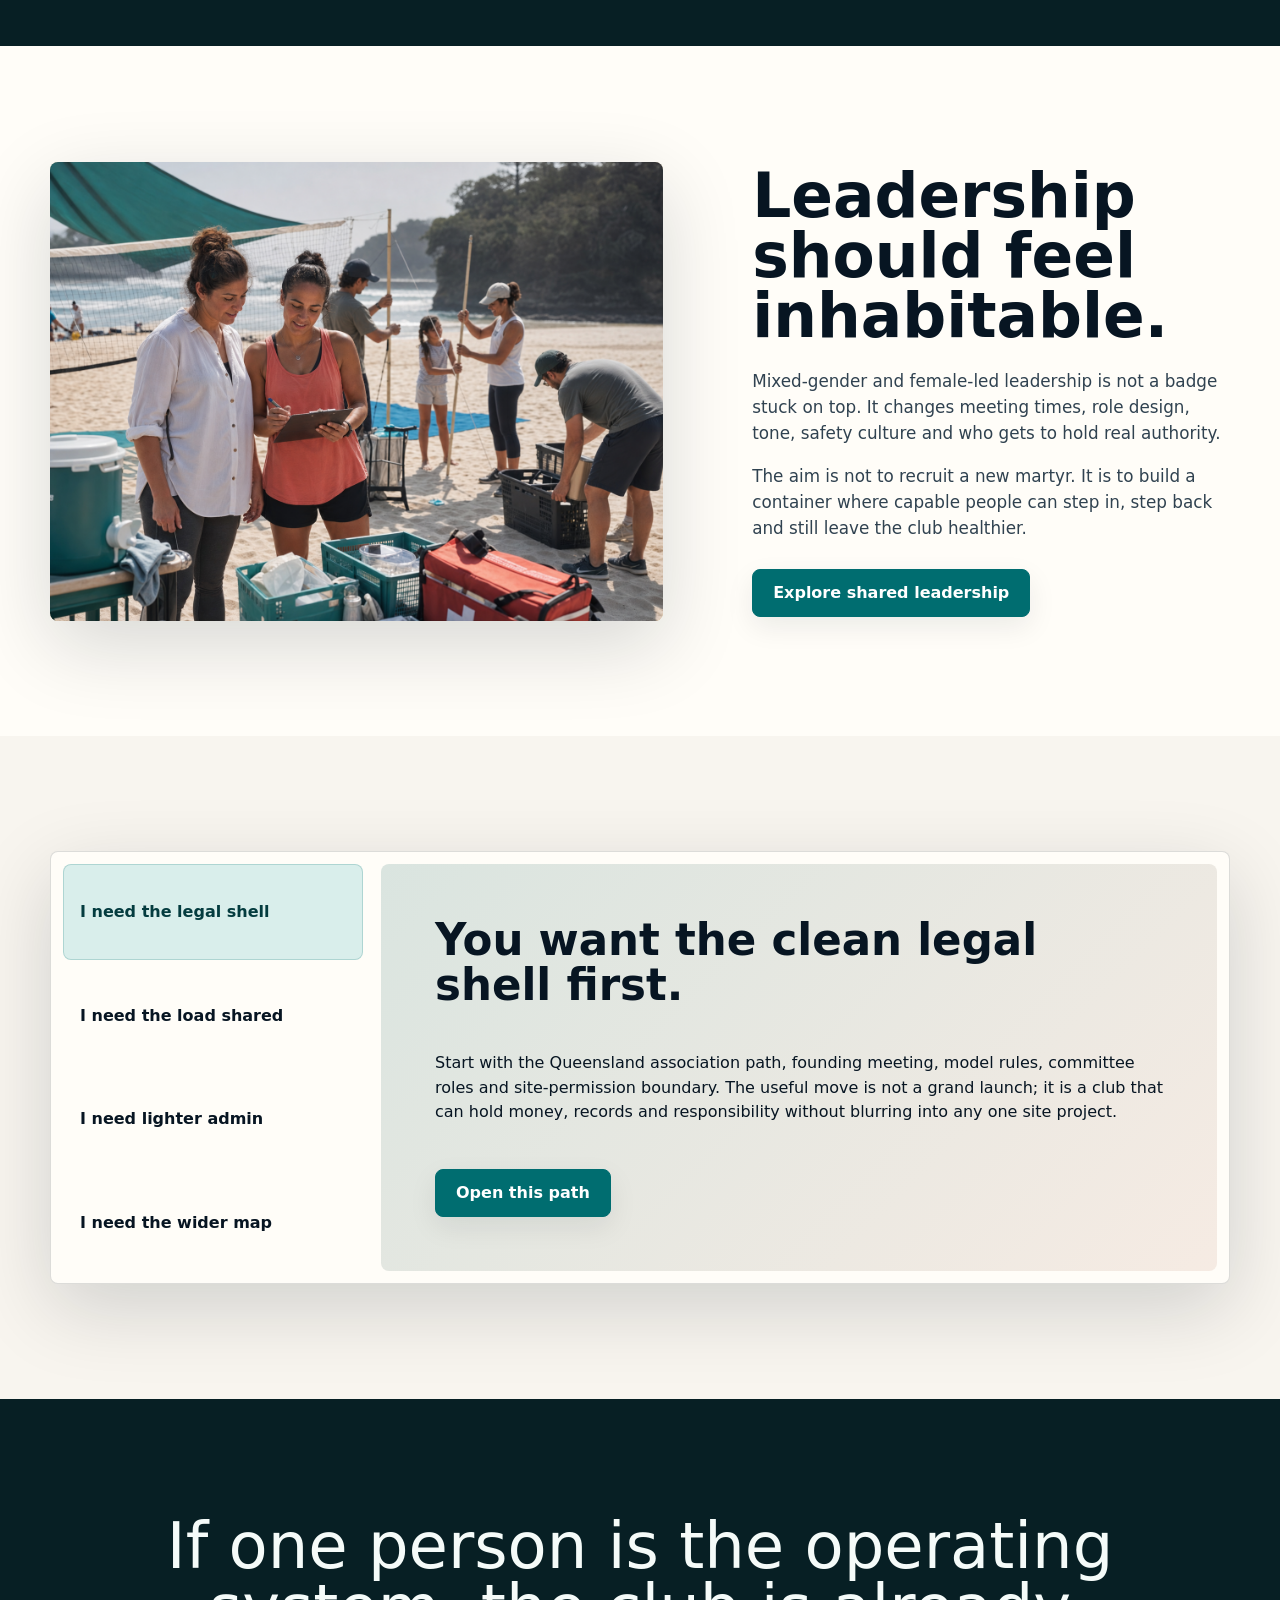
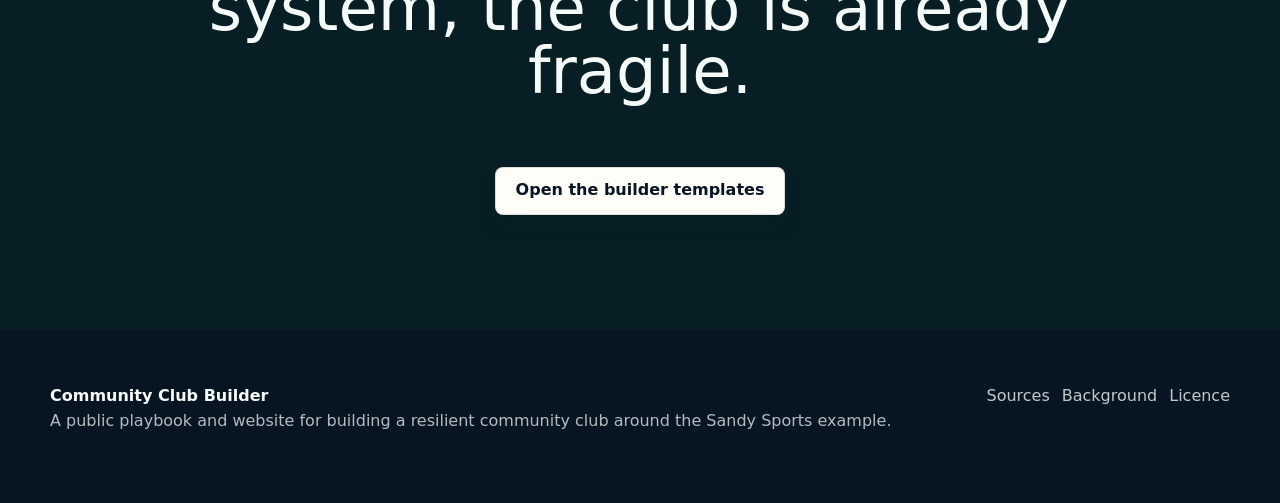
==== commit 127b7cdb: "Make ecosystem and support docs page-first" ====
--- a/index.html
+++ b/index.html
@@ -183,8 +183,8 @@
       </div>
       <div class="footer-links">
         <a href="sources.html">Sources</a>
-        <a href="README.md">Repo notes</a>
-        <a href="LICENCE.md">Licence</a>
+        <a href="background.html">Background</a>
+        <a href="licence.html">Licence</a>
       </div>
     </div>
   </footer>
--- a/assets/css/styles.css
+++ b/assets/css/styles.css
@@ -25,6 +25,10 @@
   scroll-behavior: smooth;
 }
 
+[id] {
+  scroll-margin-top: 96px;
+}
+
 body {
   margin: 0;
   background: var(--paper);
@@ -588,6 +592,60 @@
   min-height: 0;
 }
 
+.resource-card.feature-card {
+  grid-column: span 2;
+  background: #071f24;
+  border-color: rgba(255, 255, 255, 0.16);
+  color: #f5fbf9;
+}
+
+.resource-card.feature-card p {
+  color: rgba(245, 251, 249, 0.74);
+}
+
+.resource-card.feature-card .card-index {
+  display: block;
+  margin-bottom: 18px;
+  color: var(--gold);
+}
+
+.guide-note {
+  padding: 28px 0;
+  border-top: 1px solid var(--line);
+}
+
+.guide-note:last-child {
+  border-bottom: 1px solid var(--line);
+}
+
+.guide-note h3 {
+  font-size: clamp(1.4rem, 2.6vw, 2.6rem);
+  line-height: 1.05;
+}
+
+.guide-note p {
+  max-width: 820px;
+  color: var(--ink-soft);
+}
+
+.template-block {
+  padding: 28px;
+  border: 1px solid var(--line);
+  border-radius: var(--radius);
+  background: var(--paper-strong);
+  box-shadow: 0 16px 48px rgba(7, 21, 34, 0.06);
+}
+
+.template-block h3 {
+  margin-bottom: 12px;
+}
+
+.template-block ul,
+.template-block ol {
+  margin-bottom: 0;
+  padding-left: 1.2rem;
+}
+
 .source-list {
   display: grid;
   gap: 12px;
@@ -614,6 +672,48 @@
     var(--paper);
 }
 
+.cinematic-hero {
+  min-height: calc(88vh - 76px);
+  display: flex;
+  align-items: flex-end;
+  background: var(--ink);
+  color: #f5fbf9;
+}
+
+.cinematic-hero::after {
+  content: "";
+  position: absolute;
+  inset: 0;
+  background:
+    linear-gradient(90deg, rgba(7, 21, 34, 0.9), rgba(7, 21, 34, 0.42) 48%, rgba(7, 21, 34, 0.08)),
+    linear-gradient(0deg, rgba(7, 21, 34, 0.82), rgba(7, 21, 34, 0.1) 48%);
+}
+
+.cinematic-hero .wrap {
+  position: relative;
+  z-index: 1;
+  width: 100%;
+}
+
+.cinematic-hero .hero-media img {
+  object-position: center;
+}
+
+.cinematic-hero h1,
+.cinematic-hero .lead {
+  color: #f5fbf9;
+}
+
+.cinematic-hero .mini-map {
+  background: rgba(7, 31, 36, 0.84);
+  border-color: rgba(255, 255, 255, 0.2);
+}
+
+.cinematic-hero .mini-map a {
+  color: rgba(245, 251, 249, 0.86);
+  border-bottom-color: rgba(255, 255, 255, 0.18);
+}
+
 .page-hero .wrap {
   display: grid;
   grid-template-columns: minmax(0, 0.95fr) minmax(280px, 0.55fr);
@@ -640,6 +740,17 @@
 
 .mini-map a:last-child {
   border-bottom: 0;
+}
+
+.page-hero.cinematic-hero .mini-map {
+  background: rgba(7, 31, 36, 0.84);
+  border-color: rgba(255, 255, 255, 0.2);
+  box-shadow: 0 24px 70px rgba(7, 21, 34, 0.24);
+}
+
+.page-hero.cinematic-hero .mini-map a {
+  color: rgba(245, 251, 249, 0.88);
+  border-bottom-color: rgba(255, 255, 255, 0.18);
 }
 
 .prev-next {
@@ -768,6 +879,10 @@
     grid-template-columns: 1fr;
   }
 
+  .resource-card.feature-card {
+    grid-column: span 1;
+  }
+
   .split.reverse .feature-copy {
     order: 0;
   }
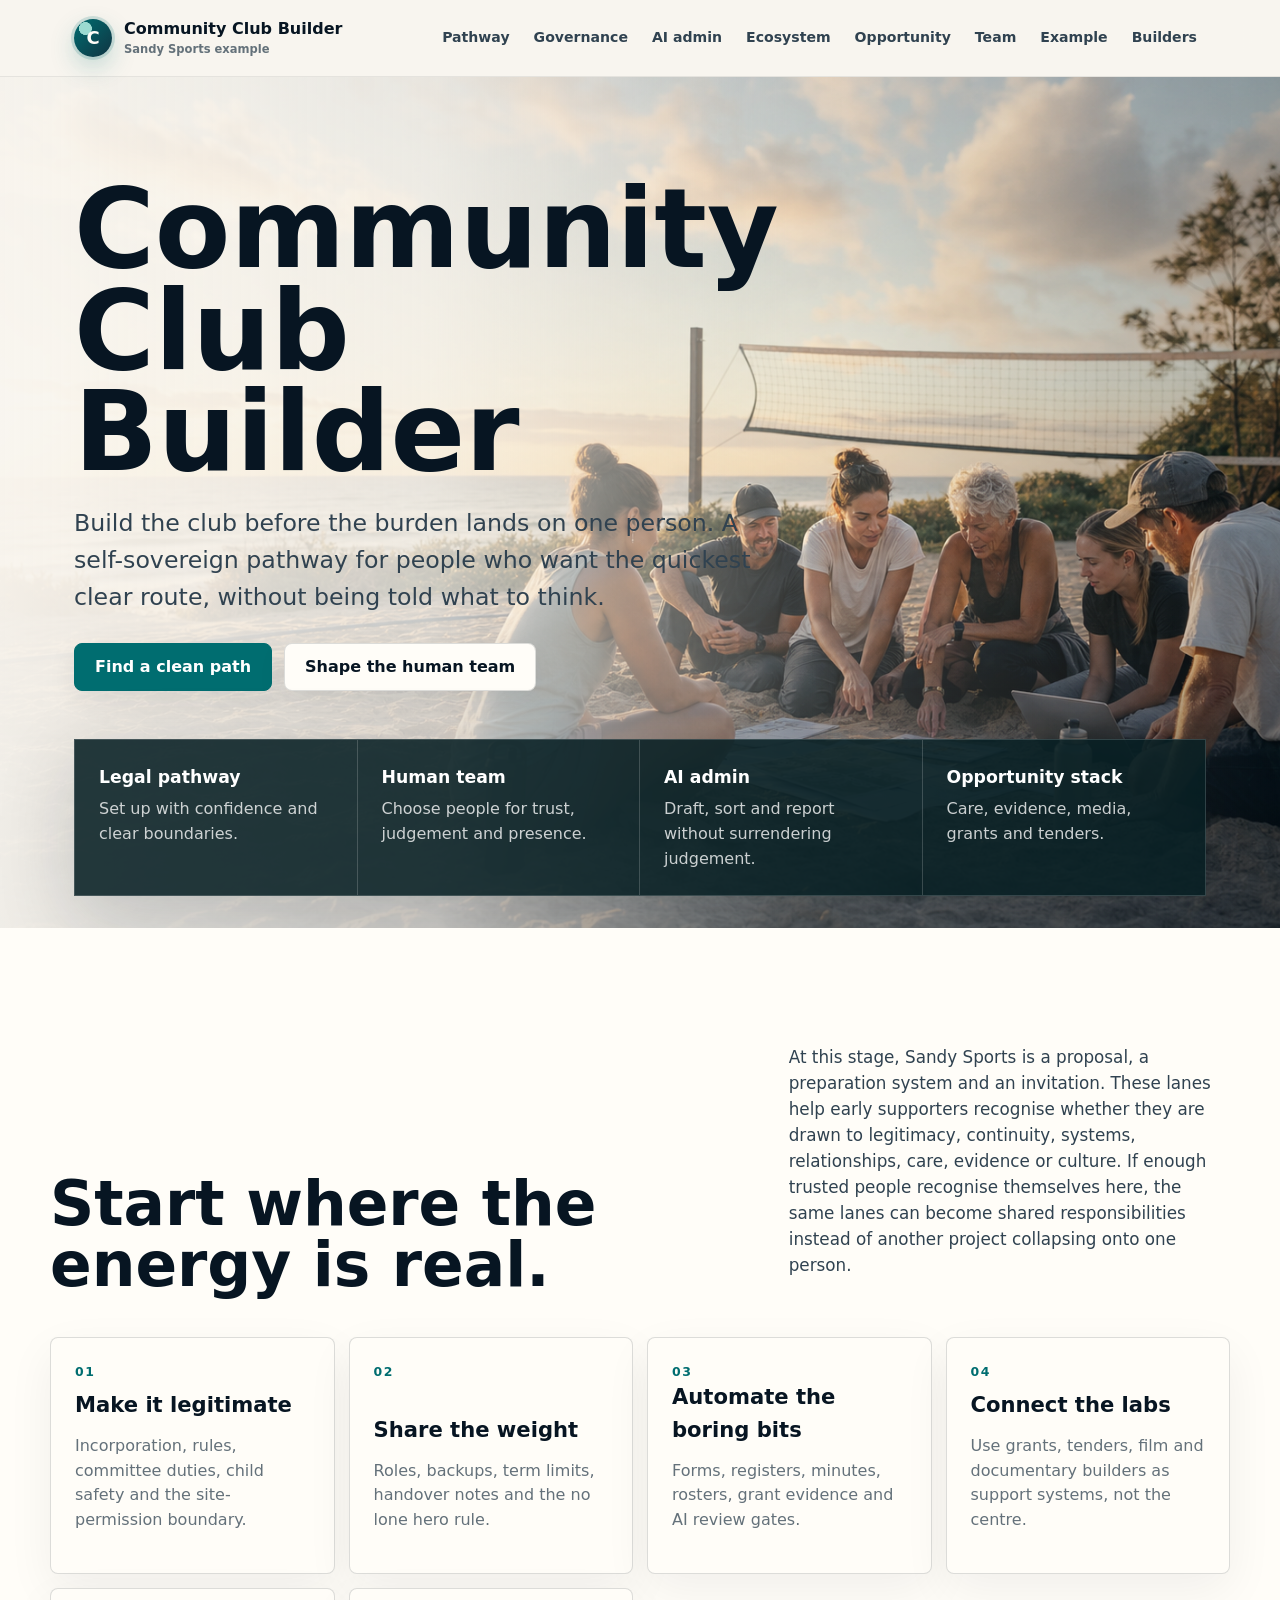
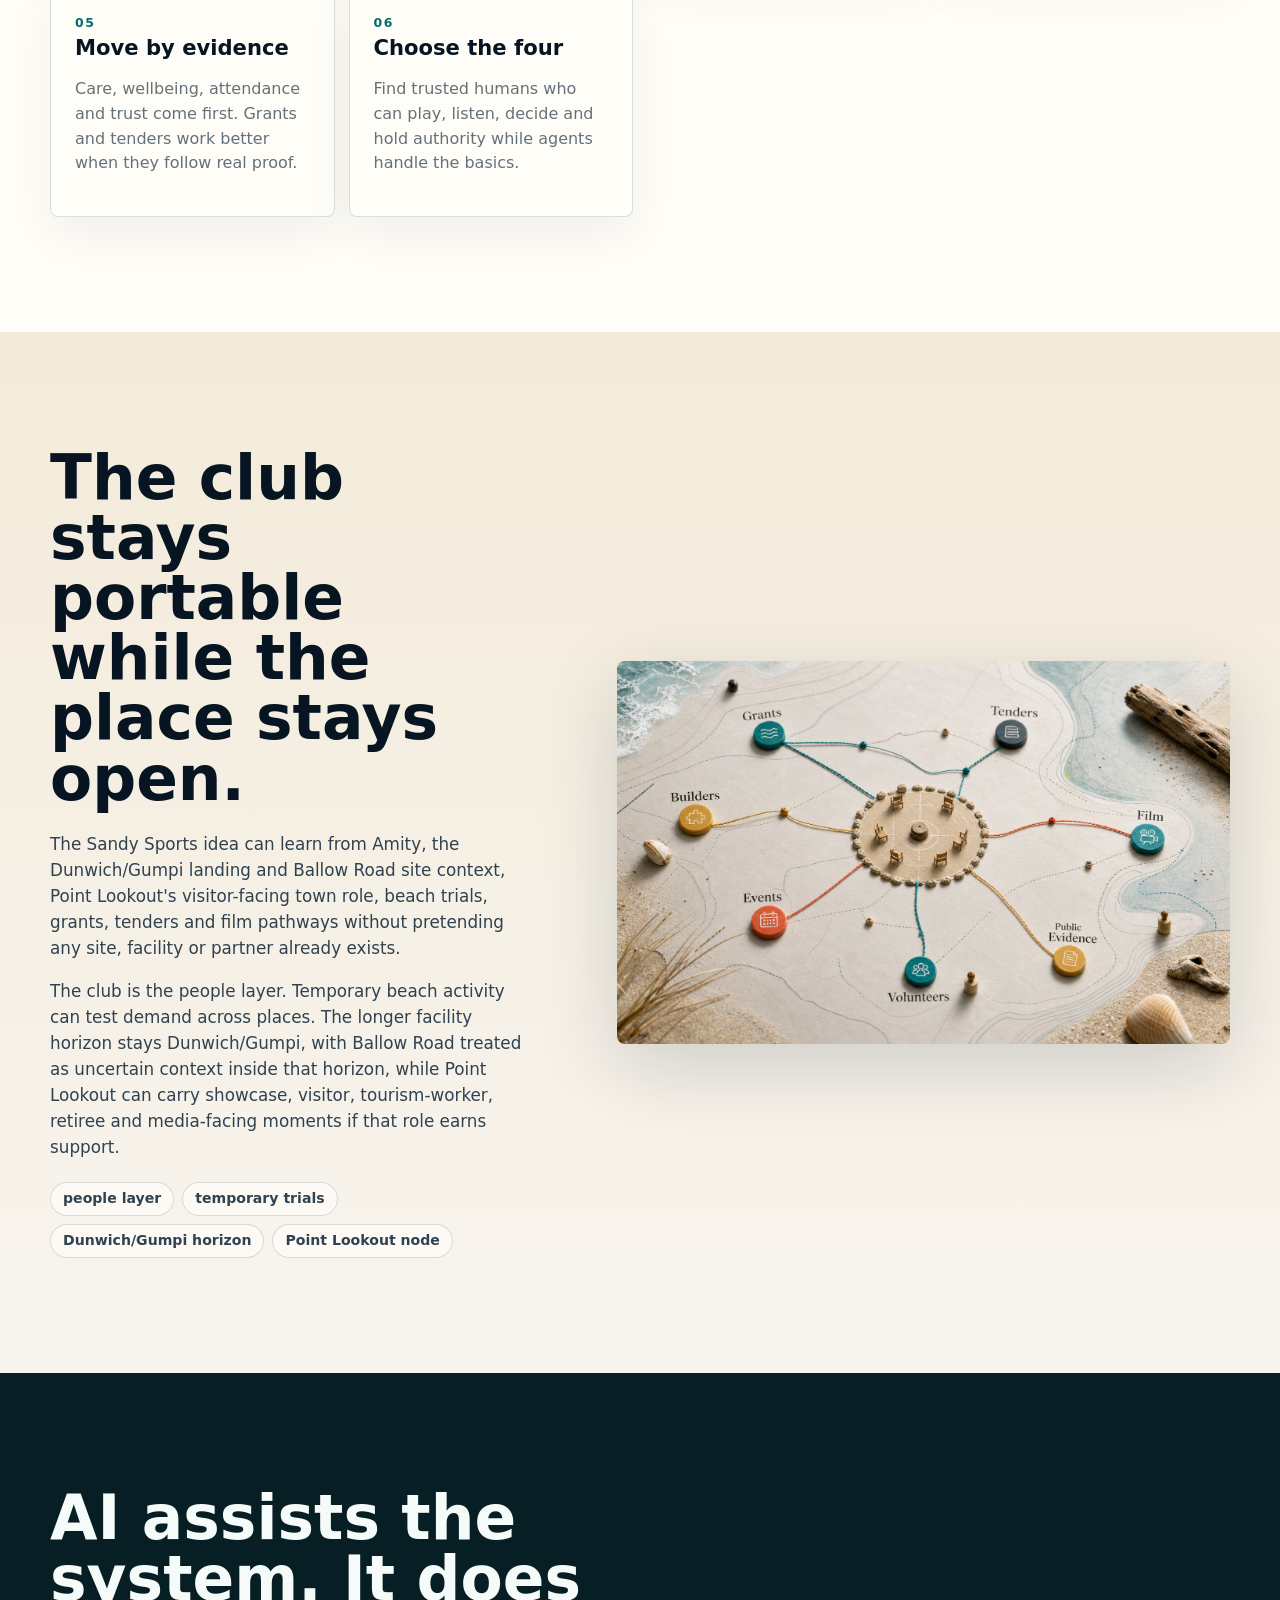
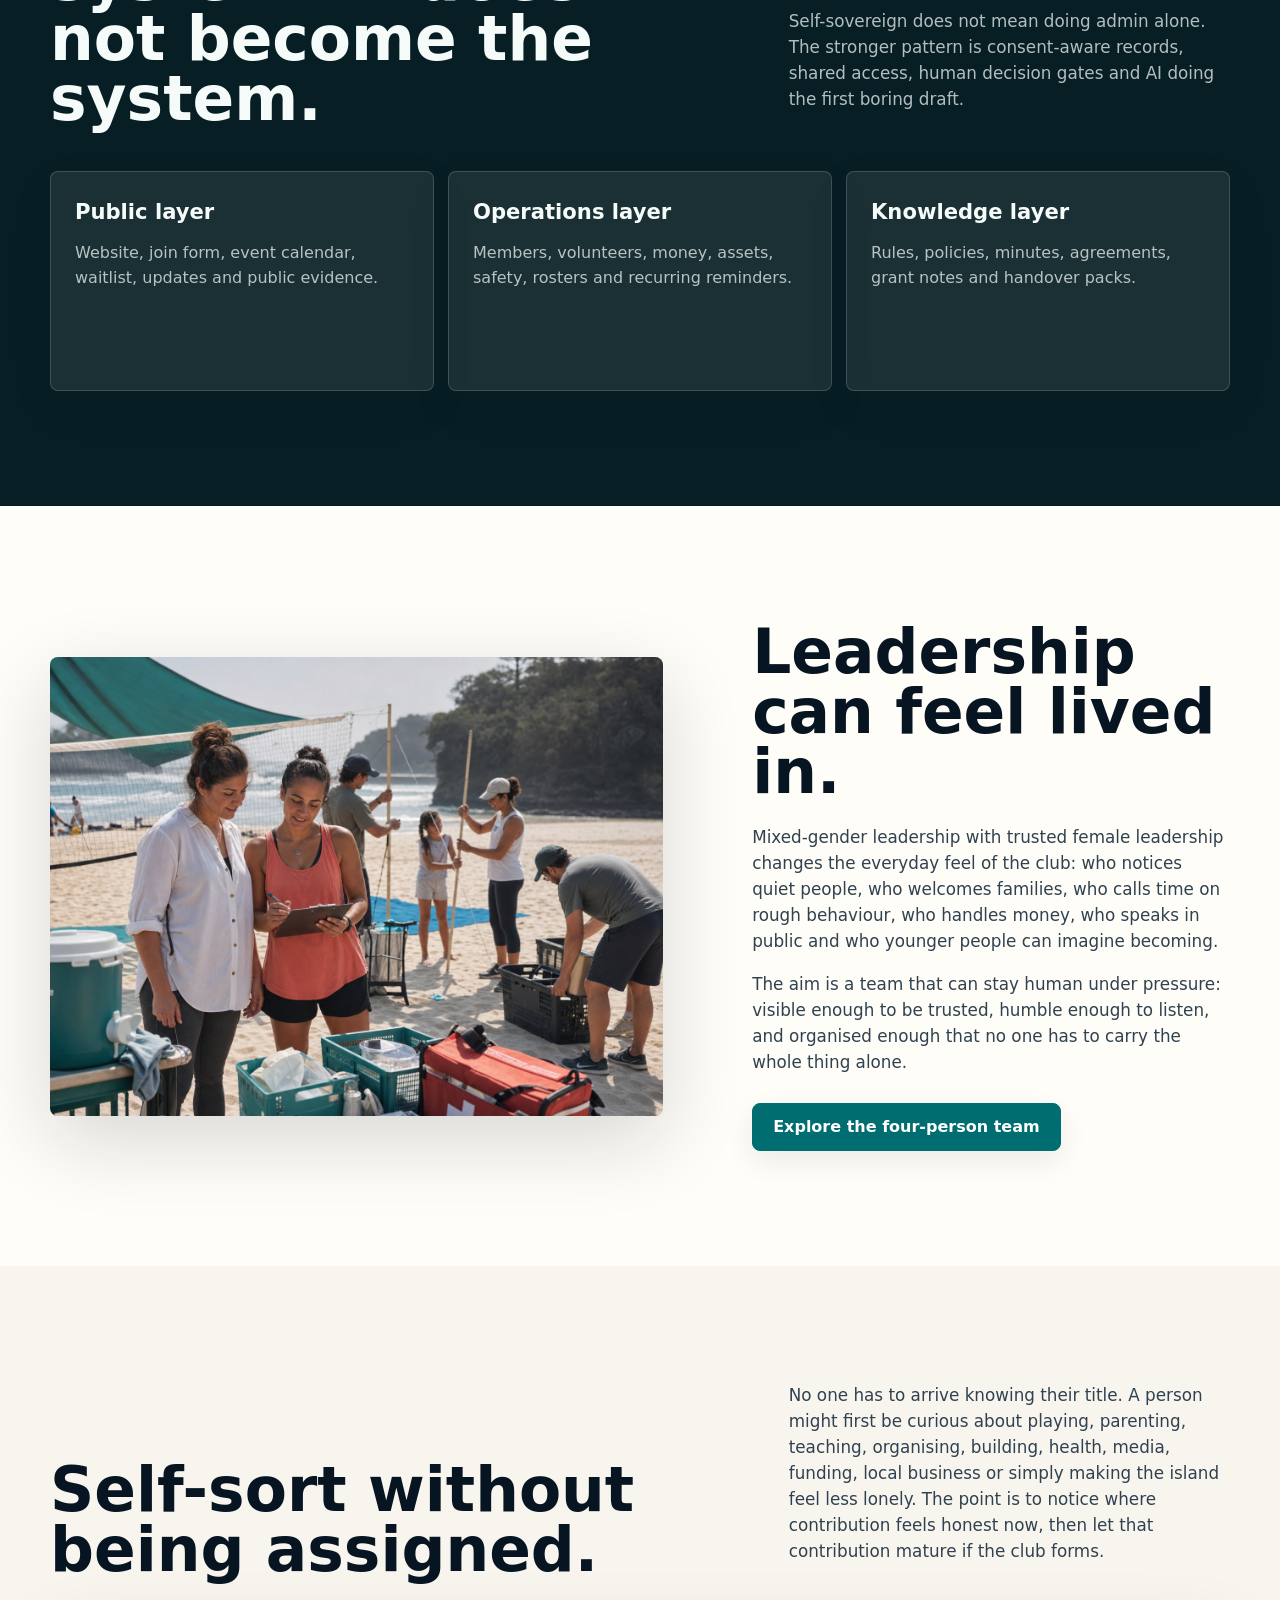
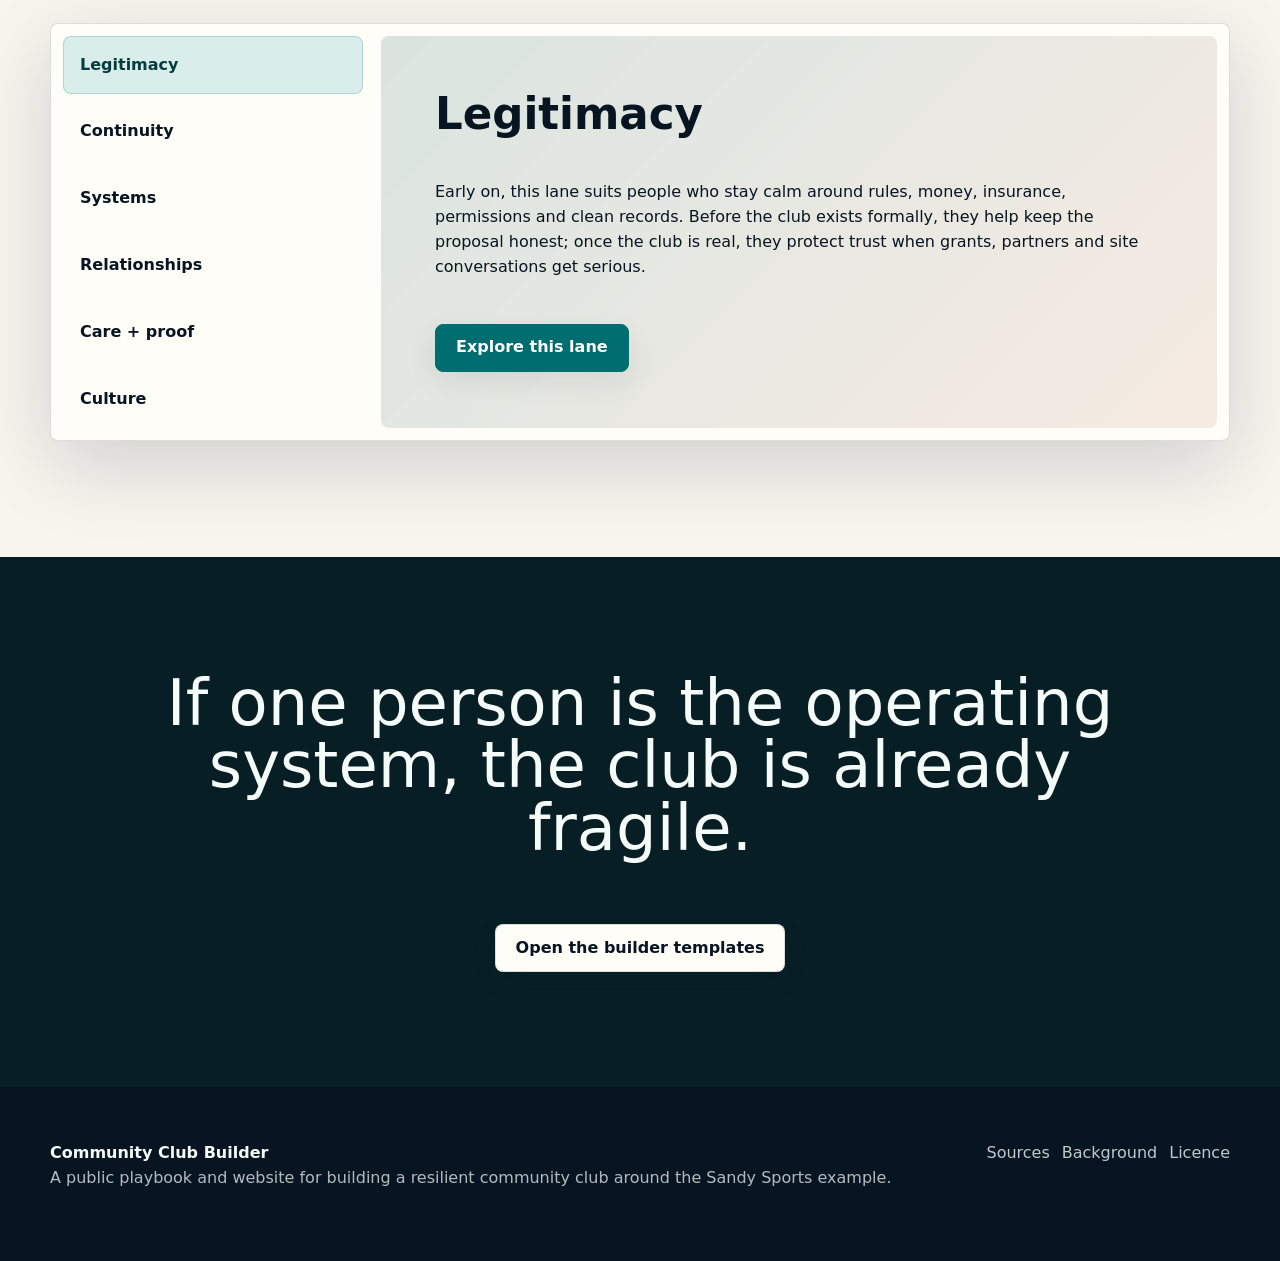
==== commit 60047d7f: "Build Sandy Sports community club site" ====
--- a/index.html
+++ b/index.html
@@ -6,13 +6,13 @@
   <title>Community Club Builder</title>
   <meta name="description" content="A self-sovereign, AI-assisted community club playbook using a Sandy Sports club on Minjerribah as the worked example.">
   <link rel="icon" href="favicon.svg" type="image/svg+xml">
-  <link rel="stylesheet" href="assets/css/styles.css">
+  <link rel="stylesheet" href="assets/css/styles.css?v=20260707-human-team">
 </head>
 <body>
   <a class="skip-link" href="#main">Skip to content</a>
   <header class="site-header">
     <div class="nav-wrap">
-      <a class="brand" href="index.html" aria-label="Community Club Builder home">
+      <a class="brand" href="index.html" aria-current="page" aria-label="Community Club Builder home">
         <span class="brand-mark">C</span>
         <span>Community Club Builder <small>Sandy Sports example</small></span>
       </a>
@@ -22,7 +22,9 @@
         <a href="governance.html">Governance</a>
         <a href="operating-system.html">AI admin</a>
         <a href="ecosystem.html">Ecosystem</a>
-        <a href="sandy-sports.html">Sandy Sports</a>
+        <a href="opportunity-stack.html">Opportunity</a>
+        <a href="human-team.html">Team</a>
+        <a href="sandy-sports.html">Example</a>
         <a class="nav-action" href="builders.html">Builders</a>
       </nav>
     </div>
@@ -39,7 +41,7 @@
           <p class="lead">Build the club before the burden lands on one person. A self-sovereign pathway for people who want the quickest clear route, without being told what to think.</p>
           <div class="hero-actions">
             <a class="button primary" href="pathway.html">Find a clean path</a>
-            <a class="button" href="sandy-sports.html">See the Sandy Sports example</a>
+            <a class="button" href="human-team.html">Shape the human team</a>
           </div>
         </div>
         <div class="hero-panel" aria-label="Site pathways">
@@ -48,16 +50,16 @@
             <span>Set up with confidence and clear boundaries.</span>
           </a>
           <a href="pathway.html#leadership">
-            <strong>Shared leadership</strong>
-            <span>Distribute roles, capability and load.</span>
+            <strong>Human team</strong>
+            <span>Choose people for trust, judgement and presence.</span>
           </a>
           <a href="operating-system.html">
             <strong>AI admin</strong>
             <span>Draft, sort and report without surrendering judgement.</span>
           </a>
-          <a href="ecosystem.html">
-            <strong>Labs around it</strong>
-            <span>Grants, tenders, film builders and public evidence.</span>
+          <a href="opportunity-stack.html">
+            <strong>Opportunity stack</strong>
+            <span>Care, evidence, media, grants and tenders.</span>
           </a>
         </div>
       </div>
@@ -65,8 +67,8 @@
 
     <section class="band paper">
       <div class="wrap section-head">
-        <h2>Choose from the pressure point you actually feel.</h2>
-        <p>This site is not a sermon. It is a set of doors. A founding group can start with law, load-sharing, admin, story, funding or the local Sandy Sports example, then loop back when the next piece becomes relevant.</p>
+        <h2>Start where the energy is real.</h2>
+        <p>At this stage, Sandy Sports is a proposal, a preparation system and an invitation. These lanes help early supporters recognise whether they are drawn to legitimacy, continuity, systems, relationships, care, evidence or culture. If enough trusted people recognise themselves here, the same lanes can become shared responsibilities instead of another project collapsing onto one person.</p>
       </div>
       <div class="wrap path-grid">
         <a class="path-card" href="governance.html">
@@ -94,7 +96,21 @@
           <span class="card-index">04</span>
           <div>
             <h3>Connect the labs</h3>
-            <p>Use grants, tenders, film and documentary builders as companion systems.</p>
+            <p>Use grants, tenders, film and documentary builders as support systems, not the centre.</p>
+          </div>
+        </a>
+        <a class="path-card" href="opportunity-stack.html">
+          <span class="card-index">05</span>
+          <div>
+            <h3>Move by evidence</h3>
+            <p>Care, wellbeing, attendance and trust come first. Grants and tenders work better when they follow real proof.</p>
+          </div>
+        </a>
+        <a class="path-card" href="human-team.html">
+          <span class="card-index">06</span>
+          <div>
+            <h3>Choose the four</h3>
+            <p>Find trusted humans who can play, listen, decide and hold authority while agents handle the basics.</p>
           </div>
         </a>
       </div>
@@ -104,12 +120,13 @@
       <div class="wrap split">
         <div class="feature-copy">
           <h2>The club stays portable while the place stays open.</h2>
-          <p>The Sandy Sports idea can learn from Amity, Dunwich, Ballow Road, beach trials, grants, tenders and film pathways without pretending any site, facility or partner already exists.</p>
-          <p>The club is the people layer. Temporary beach activity can test demand, while the longer horizon is a purpose-built Dunwich facility if land, ownership, permission and support line up.</p>
+          <p>The Sandy Sports idea can learn from Amity, the Dunwich/Gumpi landing and Ballow Road site context, Point Lookout's visitor-facing town role, beach trials, grants, tenders and film pathways without pretending any site, facility or partner already exists.</p>
+          <p>The club is the people layer. Temporary beach activity can test demand across places. The longer facility horizon stays Dunwich/Gumpi, with Ballow Road treated as uncertain context inside that horizon, while Point Lookout can carry showcase, visitor, tourism-worker, retiree and media-facing moments if that role earns support.</p>
           <div class="pill-row">
             <span class="pill">people layer</span>
             <span class="pill">temporary trials</span>
-            <span class="pill">Dunwich horizon</span>
+            <span class="pill">Dunwich/Gumpi horizon</span>
+            <span class="pill">Point Lookout node</span>
           </div>
         </div>
         <div class="feature-image wide">
@@ -142,11 +159,11 @@
     <section class="band paper">
       <div class="wrap split reverse">
         <div class="feature-copy">
-          <h2>Leadership should feel inhabitable.</h2>
-          <p>Mixed-gender and female-led leadership is not a badge stuck on top. It changes meeting times, role design, tone, safety culture and who gets to hold real authority.</p>
-          <p>The aim is not to recruit a new martyr. It is to build a container where capable people can step in, step back and still leave the club healthier.</p>
+          <h2>Leadership can feel lived in.</h2>
+          <p>Mixed-gender leadership with trusted female leadership changes the everyday feel of the club: who notices quiet people, who welcomes families, who calls time on rough behaviour, who handles money, who speaks in public and who younger people can imagine becoming.</p>
+          <p>The aim is a team that can stay human under pressure: visible enough to be trusted, humble enough to listen, and organised enough that no one has to carry the whole thing alone.</p>
           <div class="button-row">
-            <a class="button primary" href="pathway.html#leadership">Explore shared leadership</a>
+            <a class="button primary" href="human-team.html">Explore the four-person team</a>
           </div>
         </div>
         <div class="feature-image">
@@ -156,12 +173,18 @@
     </section>
 
     <section class="band">
-      <div class="wrap pathfinder" aria-label="Pathfinder">
-        <div class="choice-list" role="tablist" aria-label="Choose a starting pressure point">
-          <button type="button" data-choice="lawful" role="tab">I need the legal shell</button>
-          <button type="button" data-choice="load" role="tab">I need the load shared</button>
-          <button type="button" data-choice="admin" role="tab">I need lighter admin</button>
-          <button type="button" data-choice="ecosystem" role="tab">I need the wider map</button>
+      <div class="wrap section-head">
+        <h2>Self-sort without being assigned.</h2>
+        <p>No one has to arrive knowing their title. A person might first be curious about playing, parenting, teaching, organising, building, health, media, funding, local business or simply making the island feel less lonely. The point is to notice where contribution feels honest now, then let that contribution mature if the club forms.</p>
+      </div>
+      <div class="wrap pathfinder" aria-label="Self-sorting lanes">
+        <div class="choice-list" role="tablist" aria-label="Self-sorting lanes">
+          <button type="button" data-choice="lawful" role="tab">Legitimacy</button>
+          <button type="button" data-choice="load" role="tab">Continuity</button>
+          <button type="button" data-choice="admin" role="tab">Systems</button>
+          <button type="button" data-choice="ecosystem" role="tab">Relationships</button>
+          <button type="button" data-choice="opportunity" role="tab">Care + proof</button>
+          <button type="button" data-choice="team" role="tab">Culture</button>
         </div>
         <div class="choice-panel" role="tabpanel"></div>
       </div>
--- a/assets/css/styles.css
+++ b/assets/css/styles.css
@@ -122,6 +122,12 @@
   min-width: 0;
 }
 
+.brand[aria-current="page"] .brand-mark {
+  box-shadow:
+    0 0 0 3px rgba(0, 109, 112, 0.16),
+    0 10px 26px rgba(0, 109, 112, 0.24);
+}
+
 .nav-toggle {
   display: none;
   width: 42px;
@@ -152,10 +158,10 @@
 
 .site-nav a {
   text-decoration: none;
-  font-size: 0.92rem;
+  font-size: 0.88rem;
   font-weight: 720;
   color: var(--ink-soft);
-  padding: 10px 12px;
+  padding: 10px 9px;
   border-radius: var(--radius);
 }
 
@@ -166,9 +172,12 @@
   color: var(--teal);
 }
 
+.site-nav a[aria-current="page"] {
+  box-shadow: inset 0 0 0 1px rgba(0, 109, 112, 0.28);
+}
+
 .nav-action {
-  border: 1px solid var(--teal);
-  color: var(--teal) !important;
+  color: var(--ink-soft);
 }
 
 .hero {
@@ -233,7 +242,11 @@
 }
 
 .page-hero h1 {
-  font-size: clamp(3.2rem, 7vw, 7rem);
+  font-size: clamp(2.85rem, 5.8vw, 6rem);
+}
+
+.long-copy-hero h1 {
+  font-size: clamp(2.55rem, 5vw, 5.2rem);
 }
 
 .lead {
@@ -375,7 +388,11 @@
 
 .path-card,
 .system-card,
-.resource-card {
+.resource-card,
+.role-card,
+.spectrum-card,
+.loop-step,
+.milestone-card {
   background: var(--paper-strong);
   border: 1px solid var(--line);
   border-radius: var(--radius);
@@ -399,7 +416,11 @@
 
 .path-card p,
 .system-card p,
-.resource-card p {
+.resource-card p,
+.role-card p,
+.spectrum-card p,
+.loop-step p,
+.milestone-card p {
   color: var(--muted);
 }
 
@@ -453,6 +474,57 @@
   display: grid;
   grid-template-columns: repeat(3, 1fr);
   gap: 14px;
+}
+
+.role-grid,
+.spectrum-grid,
+.truth-grid,
+.milestone-grid {
+  display: grid;
+  grid-template-columns: repeat(4, 1fr);
+  gap: 14px;
+}
+
+.authority-grid {
+  display: grid;
+  grid-template-columns: repeat(3, 1fr);
+  gap: 14px;
+}
+
+.role-card h3,
+.spectrum-card h3,
+.loop-step h3,
+.milestone-card h3 {
+  font-size: 1.28rem;
+  line-height: 1.12;
+}
+
+.role-card strong {
+  color: var(--ink);
+}
+
+.spectrum-card span {
+  display: block;
+  color: var(--teal);
+}
+
+.evidence-loop {
+  display: grid;
+  grid-template-columns: repeat(4, 1fr);
+  gap: 14px;
+  margin-bottom: 14px;
+}
+
+.loop-step span {
+  display: inline-grid;
+  place-items: center;
+  width: 46px;
+  height: 46px;
+  border-radius: 50%;
+  background: var(--teal);
+  color: #fff;
+  font-weight: 820;
+  margin-bottom: 18px;
 }
 
 .system-card {
@@ -680,6 +752,11 @@
   color: #f5fbf9;
 }
 
+.page-hero.cinematic-hero {
+  padding-top: clamp(48px, 7vw, 96px);
+  padding-bottom: clamp(40px, 6vw, 76px);
+}
+
 .cinematic-hero::after {
   content: "";
   position: absolute;
@@ -869,6 +946,12 @@
   .hero-panel,
   .path-grid,
   .system-grid,
+  .role-grid,
+  .spectrum-grid,
+  .truth-grid,
+  .milestone-grid,
+  .authority-grid,
+  .evidence-loop,
   .resource-grid,
   .section-head,
   .split,
